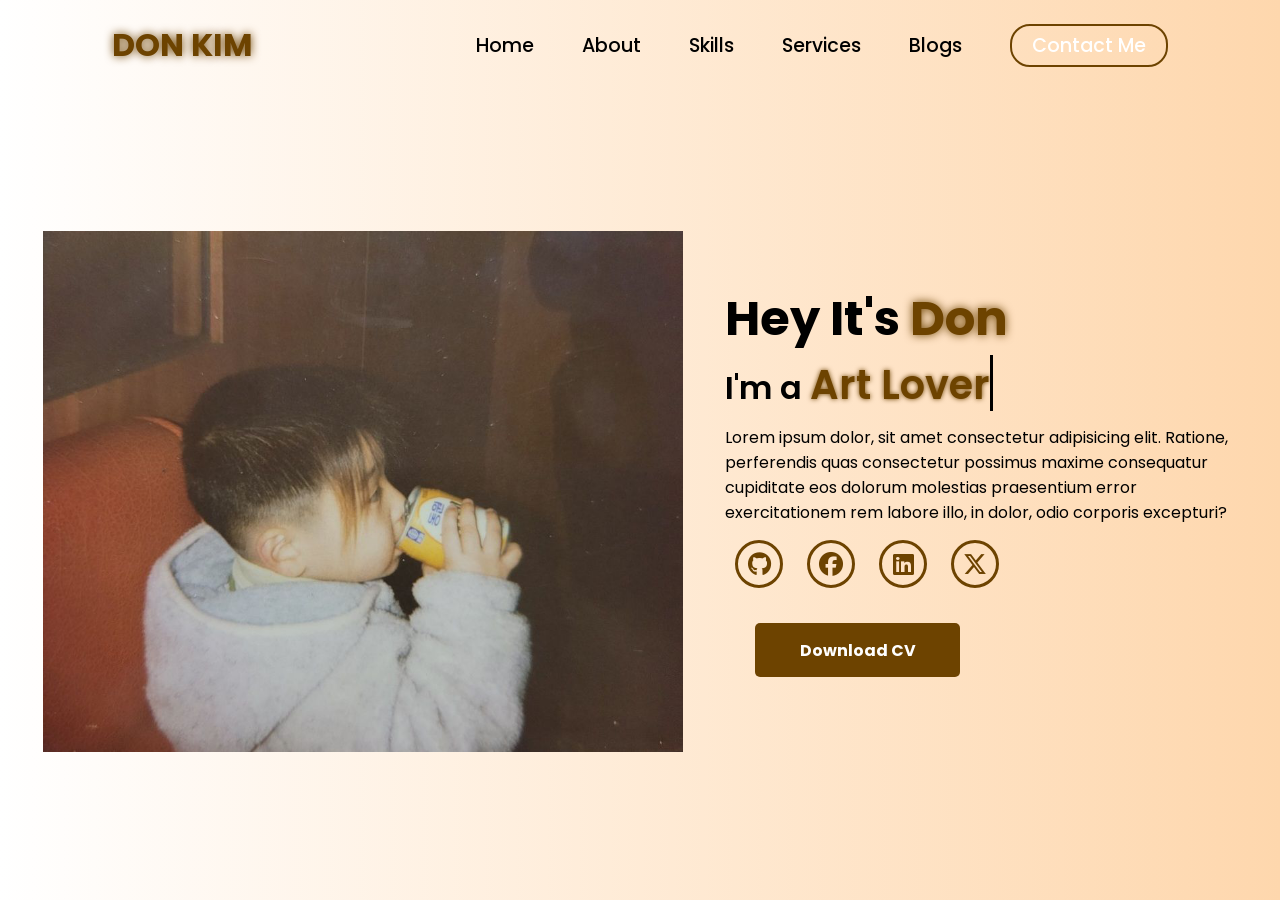
==== index.html @ 7d03188a "Update title" ====
<!DOCTYPE html>
<html lang="en">
<head>
    <meta charset="UTF-8">
    <meta name="viewport" content="width=device-width, initial-scale=1.0">
    <link rel="stylesheet" href="https://cdnjs.cloudflare.com/ajax/libs/font-awesome/6.7.1/css/all.min.css">
    <title>Don Kim</title>
    <link rel="stylesheet" href="style.css">
    <link rel="stylesheet" href="https://unpkg.com/aos@next/dist/aos.css" />
</head>
<body>
    <nav>
        <div class="nav-container">
            <div class="logo" data-aos="zoom-in" data-aos-duration="1000">
                <span>DON KIM</span>
            </div>
            <div class="links">
                <div class="link" data-aos="fade-up" data-aos-duration="1000" data-aos-delay="100"><a href="#">Home</a></div>
                <div class="link" data-aos="fade-up" data-aos-duration="1000" data-aos-delay="200"><a href="#">About</a></div>
                <div class="link" data-aos="fade-up" data-aos-duration="1000" data-aos-delay="300"><a href="#">Skills</a></div>
                <div class="link" data-aos="fade-up" data-aos-duration="1000" data-aos-delay="400"><a href="#">Services</a></div>
                <div class="link" data-aos="fade-up" data-aos-duration="1000" data-aos-delay="500"><a href="#">Blogs</a></div>
                <div class="link contact-btn" data-aos="fade-up" data-aos-duration="1000" data-aos-delay="600"><a href="#">Contact Me</a></div>
            </div>
            <i class="fa-solid fa-bars hamburg" onclick="hamburg()"></i>
        </div>
        <div class="dropdown">
            <div class="links">
                <a href="">Home</a>
                <a href="">About</a>
                <a href="">Skills</a>
                <a href="">Services</a>
                <a href="">Blogs</a>
                <a href="">Contact Me</a>
                <i class="fa-solid fa-xmark cancel" onclick="cancel()"></i>
            </div>
        </div>
    </nav>
        <section>
            <div class="main-container">
                <div class="image" data-aos="zoom-in-right" data-aos-duration="2500">
                    <img src="main.png" alt="">
                </div>
                <div class="content">
                    <h1 data-aos="fade-left" data-aos-duration="1000" data-aos-delay="800">Hey It's <span>Don</span></h1>
                    <div class="typewriter" data-aos="fade-right" data-aos-duration="1000" data-aos-delay="900">I'm a <span></span></div>
                    <p data-aos="flip-up" data-aos-duration="1000" data-aos-delay="1000">Lorem ipsum dolor, sit amet consectetur adipisicing elit. Ratione, perferendis quas consectetur possimus maxime consequatur cupiditate eos dolorum molestias praesentium error exercitationem rem labore illo, in dolor, odio corporis excepturi?</p>
                    <div class="social-links" data-aos="flip-down" data-aos-duration="1000" data-aos-delay="1200">
                        <a href="https://github.com/gnhound" ><i class="fa-brands fa-github"></i></a>
                        <a href="https://www.facebook.com/profile.php?id=61571087923932"><i class="fa-brands fa-facebook"></i></a>
                        <a href="https://www.linkedin.com/in/gnhound/"><i class="fa-brands fa-linkedin"></i></a>
                        <a href="https://x.com/gnhound"><i class="fa-brands fa-x-twitter"></i></a>
                    </div>
                    <div class="btn" data-aos="zoom-out-left" data-aos-duration="1000" data-aos-delay="1300">
                        <button>Download CV</button>
                    </div>
                </div>
            </div>
        </section>
        <script src="https://unpkg.com/aos@next/dist/aos.js"></script>
        <script>
          AOS.init({offset:0});
        </script>
        <script>
            function hamburg(){
                const navbar = document.querySelector(".dropdown")
                navbar.style.transform = "translateY(0px)"
            }
            function cancel(){
                const navbar = document.querySelector(".dropdown")
                navbar.style.transform = "translateY(-500px)"
            }
        </script>
</body>
</html>
---- style.css ----
@import url('https://fonts.googleapis.com/css2?family=Poppins:wght@100;200;300;400;500;600&display=swap');
*{
    padding: 0;
    margin: 0;
    font-family: 'Poppins', sans-serif;
    box-sizing: border-box;
}
html{
    overflow-x: hidden;
}
body{
    width: 100%;
    height: 100vh;
    overflow: hidden;
    background: linear-gradient(to right, rgb(255,255,255), rgb(254,215,173));
}
nav{
    width: 100%;
    height: 10vh;
    position: sticky;
}
.nav-container{
    width: 100%;
    height: 100%;
    display: flex;
    justify-content: space-around;
    align-items: center;
}
.logo{
    color: black;
    font-size: 2rem;
    font-weight: bolder;
}
.logo span{
    color: rgb(109,67, 0);
    text-shadow: 0 0 10px rgb(109,67, 0);
}
.hamburg, .cancel{
    cursor: pointer;
    position: absolute;
    right: 15px;
    top: 10px;
    color: black;
    font-size: 2rem;
    display: none;
}
.nav-container .links {
    display: flex;
    gap: 3rem;
    align-items: center;
}
.nav-container .links a{
    position: relative;
    font-size: 1.2rem;
    color: black;
    text-decoration: none;
    font-weight: 500;
    transform: 0.3s linear;
}
.nav-container .links a::before{
    position: absolute;
    content: "";
    bottom: -3px;
    left: 0;
    width: 0%;
    height: 3px;
    background-color: rgb(109,67, 0);
    transition: 0.2s linear;
}
.nav-container .links a:hover::before{
    width: 100%;
}
.nav-container .contact-btn{
    background-color: transparent;
    padding: 5px 20px;
    border-radius: 20px;
    border: 2px solid rgb(109,67, 0);
    transition: 0.2s linear;
}
.nav-container .contact-btn a{
    color: white;
    transition: 0.3s linear;
}
.nav-container .contact-btn:hover, .nav-container .contact-btn:hover a{
    background-color: rgb(109,67, 0);
    color: white;
}
.nav-container .links a:hover{
    color: rgb(109,67, 0);
}
.dropdown{
    z-index: 100;
    position: absolute;
    top: 0;
    transform: translateY(-500px);
    width: 100%;
    height: auto;
    backdrop-filter: brightness(40%) blur(3px);
    box-shadow: 0 0 20px black;
    transition: 0.2s linear;
}
.dropdown .links a{
    color: white;
    display: flex;
    text-decoration: none;
    justify-content: center;
    padding: 15px 0;
    align-items: center;
    transition: 0.2s linear;
}
.dropdown .links a:hover{
    background-color: rgb(109,67, 0);
}
section{
    width: 100%;
    height: 90vh;
}
.main-container{
    width: 100%;
    height: 100%;
    display: flex;
    justify-content: space-evenly;
    align-items: center;
}
.main-container .image{
    z-index: -1;
    width: 50%;
}
.main-container .image img{
    width: 100%;
}
.main-container .content{
    color: black;
    width: 40%;
    min-height: 100px;
}
.content h1{
    font-size: clamp(1rem, 2rem + 5vw, 3rem);
}
.content h1 span{
    color: rgb(109,67, 0);
    text-shadow: 0 0 10px rgb(109,67, 0);
}
.content .typewriter{
    font-weight: 600;
    font-size: clamp(1rem, 1rem + 5vw, 2rem);
}
.content .typewriter span{
    color: rgb(109,67, 0);
    font-size: 2.5rem;
    text-shadow: 0 0 5px rgb(109,67, 0);
    position: relative;
    transition: 0.3s linear;
}
.typewriter span::before{
    content: "Art Lover";
    animation: words 15s infinite;
}
.typewriter span::after{
    content: "";
    position: absolute;
    width: calc(100% + 8px);
    height: 100%;
    border-left: 3px solid black;
    animation:  cursor 0.6s linear infinite;
}
@keyframes cursor {
    to{
        border-left: 3px solid #b74b4b;
    }
}
@keyframes words {
    0%, 33%{
        content: "Art Lover";
    }
    34%, 66%{
        content: "Designer";
    }
    67%, 100%{
        content: "Illustrator";
    }
}
.content p{
    font-size: clamp(0.4rem, 0.2rem + 9vw, 1rem);
    margin: 10px 0;
}
.social-links i{
    display: inline-flex;
    justify-content: center;
    align-items: center;
    width: 3rem;
    height: 3rem;
    background-color:transparent;
    border: 0.2rem solid rgb(109,67, 0);
    border-radius: 50%;
    color:rgb(109,67, 0);
    margin: 5px 10px;
    font-size: 1.5rem;
    transition: 0.2s linear;
}
.social-links i:hover{
    scale: 1.3;
    color: white;
    background-color: rgb(109,67, 0);
    filter: drop-shadow(0 0 10px rgb(109,67,0));
}
.content button{
    width: 40%;
    height: 6vh;
    margin: 30px;
    background-color: rgb(109,67, 0);
    color: white;
    border: none;
    outline: none;
    font-size: 100%;
    font-weight: 700;
    border-radius: 5px;
    transition: 0.2s linear;
}
.content button:hover{
 scale: 1.1;
 color: rgb(109,67, 0);
 border: 2px solid rgb(109,67, 0);
 background-color: transparent;
 font-weight: 700;
 box-shadow: 0 0 40px rgb(109,67, 0);
}
@media (max-width:884px) {
    body{
        overflow-y: visible;
    }
    nav .logo{
        position: absolute;
        top: 16px;
        left: 15px;
        font-size: 1.5rem;
    }
    .main-container{
        display: flex;
        flex-direction: column;
    }
    .nav-container .links{
        display: none;
    }
    .hamburg,.cancel{
        display: block;
    }
    .main-container .content{
        width: 80%;
    }
    .social-links i{
        width: 2.5rem;
        height: 2.5rem;
        font-size: 1.5rem;
    }
    .cancel{
        color: white;
    }
    .main-container .image{
        width: 80%;
        margin-bottom: 0px;
    }
}
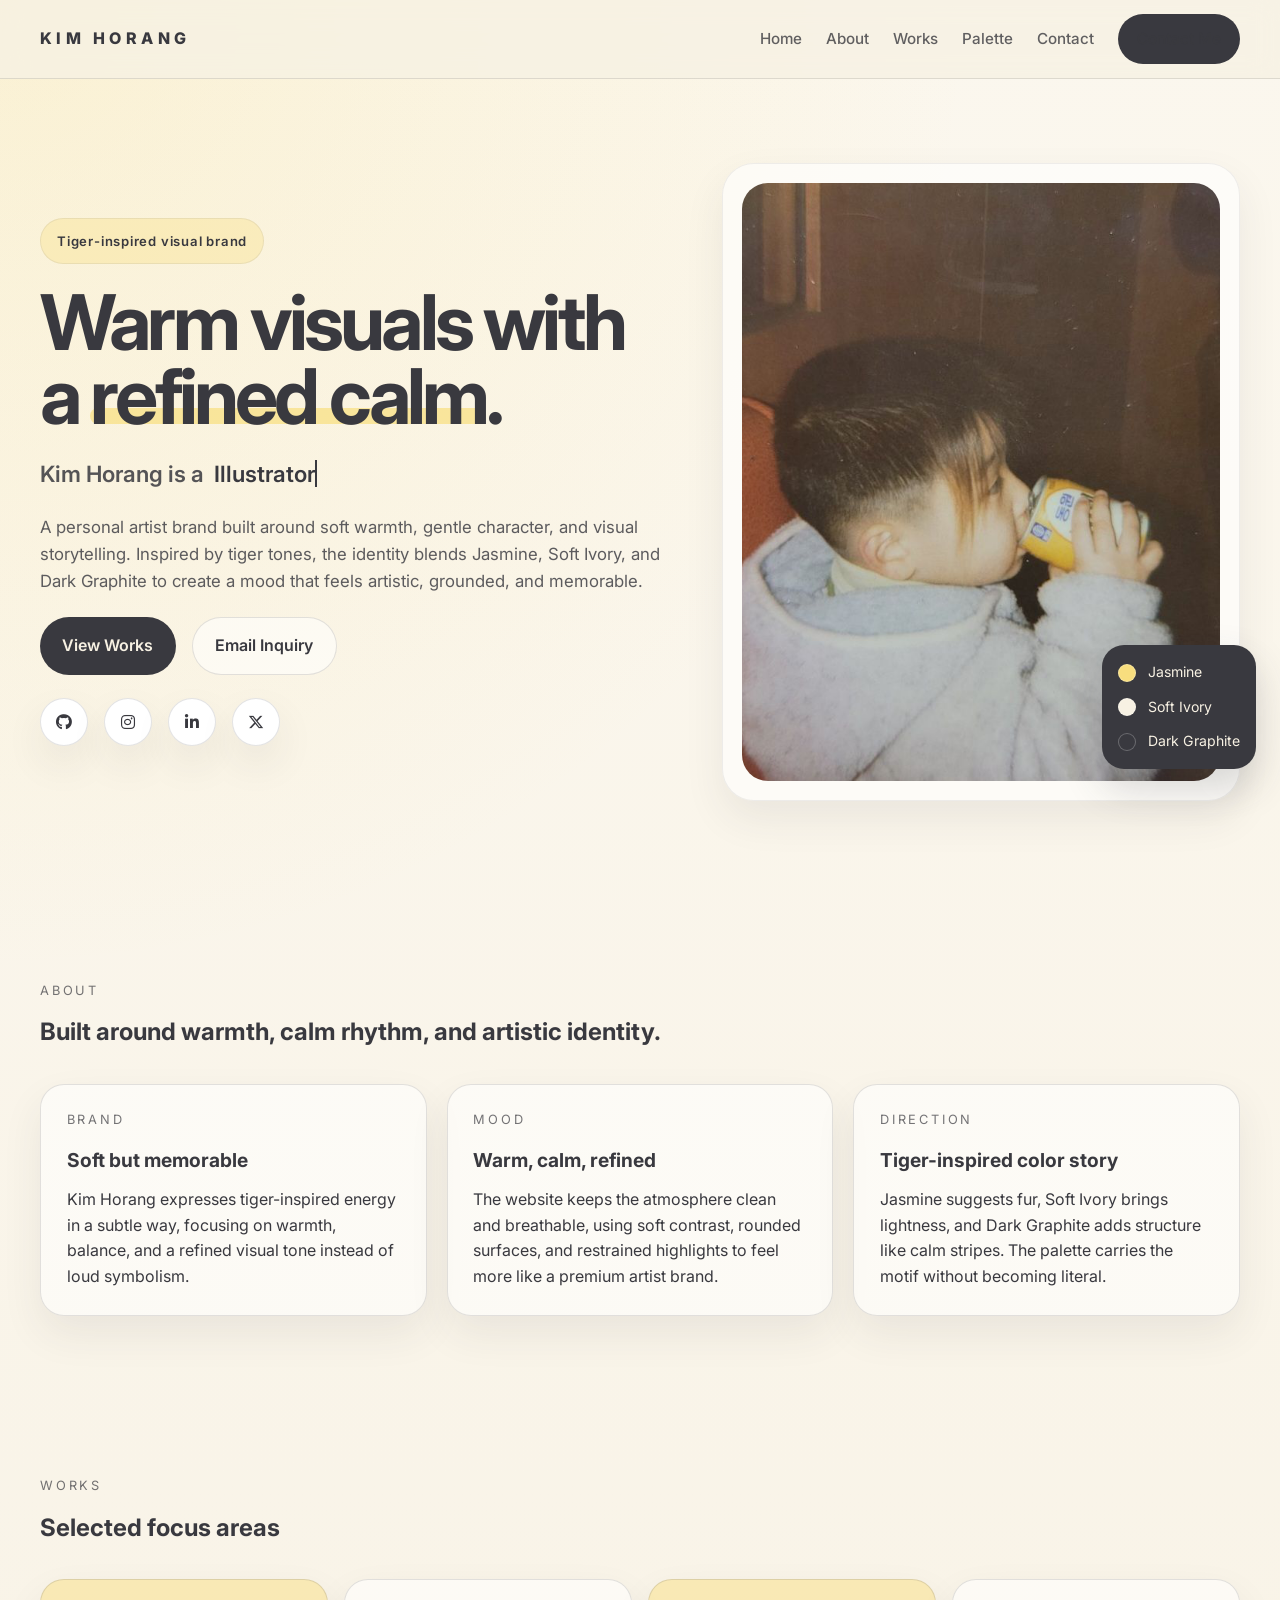
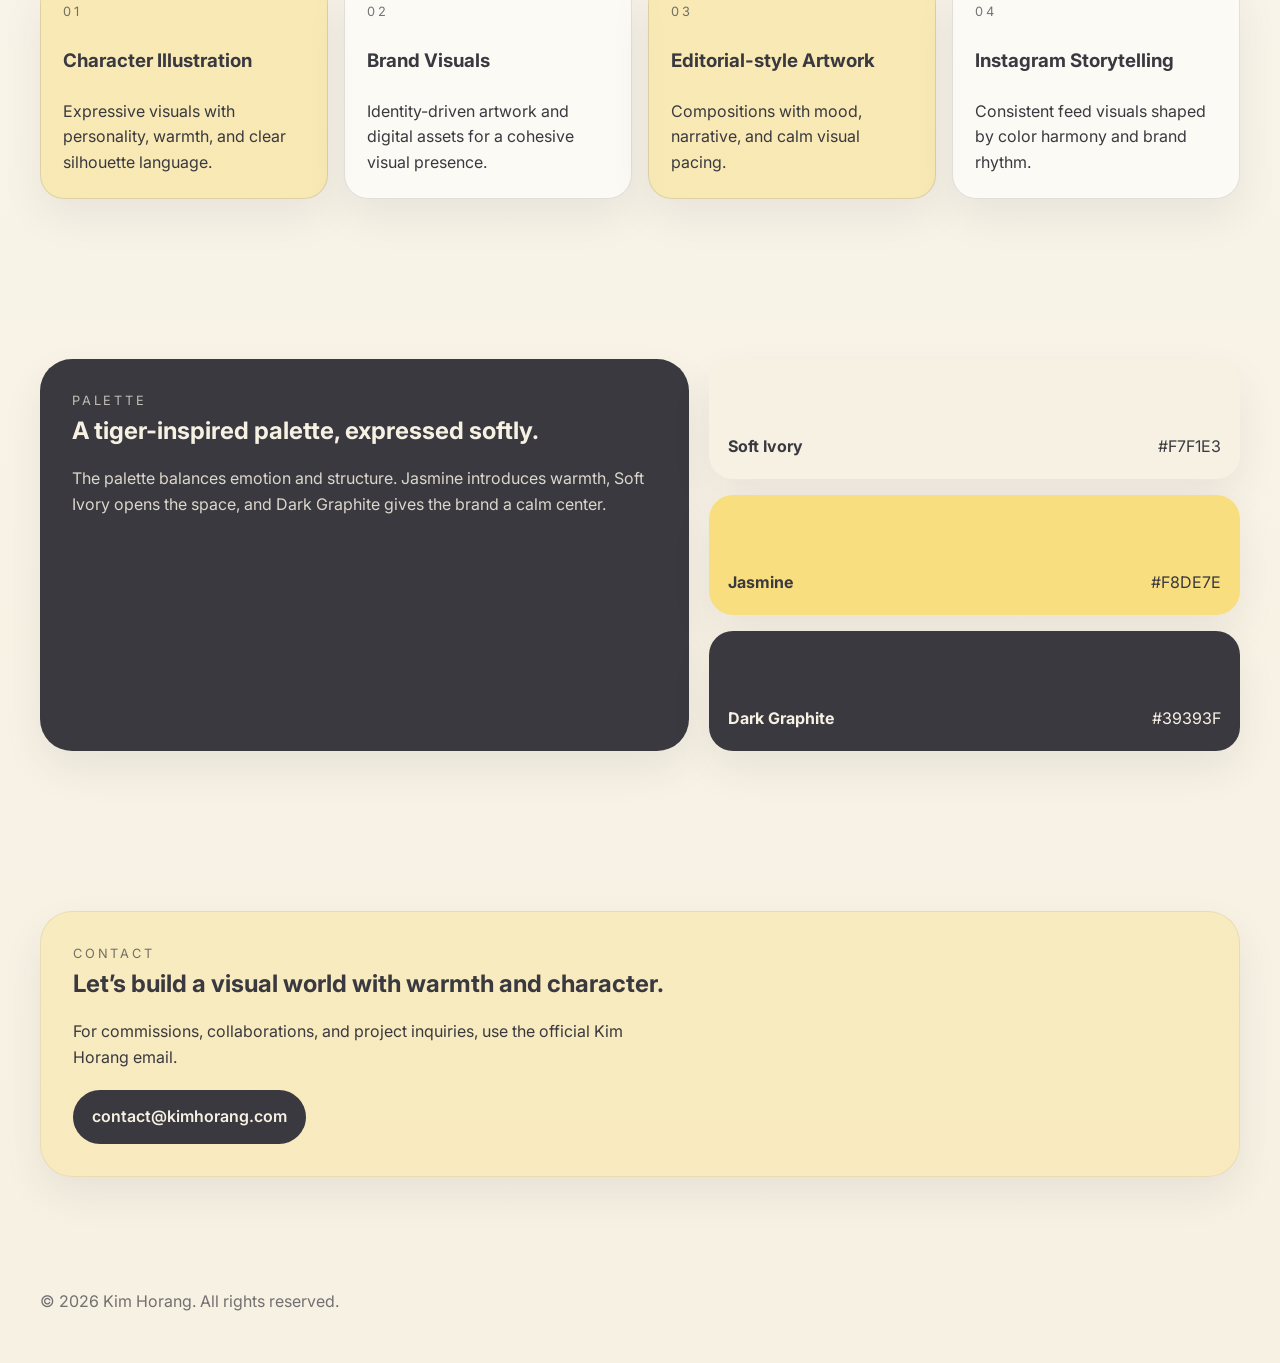
==== commit 77b70d69: "Update index" ====
--- a/index.html
+++ b/index.html
@@ -1,75 +1,825 @@
 <!DOCTYPE html>
 <html lang="en">
-<head>
-    <meta charset="UTF-8">
-    <meta name="viewport" content="width=device-width, initial-scale=1.0">
-    <link rel="stylesheet" href="https://cdnjs.cloudflare.com/ajax/libs/font-awesome/6.7.1/css/all.min.css">
-    <title>Don Kim</title>
-    <link rel="stylesheet" href="style.css">
+  <head>
+    <meta charset="UTF-8" />
+    <meta name="viewport" content="width=device-width, initial-scale=1.0" />
+    <meta
+      name="description"
+      content="Kim Horang portfolio website — warm, calm, tiger-inspired illustration and visual storytelling."
+    />
+    <title>Kim Horang</title>
+
+    <link rel="preconnect" href="https://fonts.googleapis.com" />
+    <link rel="preconnect" href="https://fonts.gstatic.com" crossorigin />
+    <link
+      href="https://fonts.googleapis.com/css2?family=Inter:wght@400;500;600;700;800&display=swap"
+      rel="stylesheet"
+    />
+    <link
+      rel="stylesheet"
+      href="https://cdnjs.cloudflare.com/ajax/libs/font-awesome/6.7.1/css/all.min.css"
+    />
     <link rel="stylesheet" href="https://unpkg.com/aos@next/dist/aos.css" />
-</head>
-<body>
-    <nav>
-        <div class="nav-container">
-            <div class="logo" data-aos="zoom-in" data-aos-duration="1000">
-                <span>DON KIM</span>
+
+    <style>
+      :root {
+        --color-jasmine: #f8de7e;
+        --color-ivory: #f7f1e3;
+        --color-graphite: #39393f;
+        --color-graphite-soft: rgba(57, 57, 63, 0.08);
+        --color-graphite-line: rgba(57, 57, 63, 0.14);
+        --color-surface: rgba(255, 255, 255, 0.55);
+        --shadow-soft: 0 18px 40px rgba(57, 57, 63, 0.08);
+        --radius-lg: 24px;
+        --radius-md: 18px;
+        --container: 1200px;
+      }
+
+      * {
+        box-sizing: border-box;
+        margin: 0;
+        padding: 0;
+      }
+
+      html {
+        scroll-behavior: smooth;
+      }
+
+      body {
+        font-family: "Inter", sans-serif;
+        color: var(--color-graphite);
+        background:
+          radial-gradient(circle at top left, rgba(248, 222, 126, 0.24), transparent 30%),
+          linear-gradient(180deg, #fbf7ee 0%, var(--color-ivory) 100%);
+        line-height: 1.6;
+      }
+
+      img {
+        max-width: 100%;
+        display: block;
+      }
+
+      a {
+        color: inherit;
+        text-decoration: none;
+      }
+
+      button {
+        font: inherit;
+        cursor: pointer;
+        border: none;
+        background: none;
+      }
+
+      .container {
+        width: min(calc(100% - 2rem), var(--container));
+        margin: 0 auto;
+      }
+
+      .section {
+        padding: 5rem 0;
+      }
+
+      .section-heading {
+        display: grid;
+        gap: 0.75rem;
+        margin-bottom: 2rem;
+      }
+
+      .eyebrow {
+        font-size: 0.8rem;
+        letter-spacing: 0.22em;
+        text-transform: uppercase;
+        color: rgba(57, 57, 63, 0.7);
+      }
+
+      .site-header {
+        position: sticky;
+        top: 0;
+        z-index: 1000;
+        backdrop-filter: blur(14px);
+        background: rgba(247, 241, 227, 0.78);
+        border-bottom: 1px solid var(--color-graphite-line);
+      }
+
+      .nav {
+        min-height: 78px;
+        display: flex;
+        align-items: center;
+        justify-content: space-between;
+        gap: 1rem;
+      }
+
+      .brand {
+        font-size: 1rem;
+        font-weight: 800;
+        letter-spacing: 0.28em;
+        text-transform: uppercase;
+      }
+
+      .brand span {
+        color: var(--color-graphite);
+      }
+
+      .nav-links {
+        display: flex;
+        align-items: center;
+        gap: 1.5rem;
+      }
+
+      .nav-links a {
+        position: relative;
+        font-size: 0.95rem;
+        font-weight: 500;
+        color: rgba(57, 57, 63, 0.8);
+      }
+
+      .nav-links a::after {
+        content: "";
+        position: absolute;
+        left: 0;
+        bottom: -0.35rem;
+        width: 100%;
+        height: 2px;
+        background: var(--color-jasmine);
+        transform: scaleX(0);
+        transform-origin: left;
+        transition: transform 0.25s ease;
+      }
+
+      .nav-links a:hover::after,
+      .nav-links a:focus-visible::after {
+        transform: scaleX(1);
+      }
+
+      .nav-cta {
+        display: inline-flex;
+        align-items: center;
+        justify-content: center;
+        padding: 0.8rem 1.2rem;
+        border-radius: 999px;
+        background: var(--color-graphite);
+        color: var(--color-ivory);
+        transition: transform 0.25s ease, opacity 0.25s ease;
+      }
+
+      .nav-cta:hover,
+      .nav-cta:focus-visible,
+      .button-primary:hover,
+      .button-primary:focus-visible,
+      .button-secondary:hover,
+      .button-secondary:focus-visible,
+      .social-link:hover,
+      .social-link:focus-visible {
+        transform: translateY(-2px);
+      }
+
+      .menu-toggle {
+        display: none;
+        width: 46px;
+        height: 46px;
+        border-radius: 50%;
+        background: white;
+        color: var(--color-graphite);
+        box-shadow: var(--shadow-soft);
+      }
+
+      .mobile-menu {
+        display: none;
+        border-top: 1px solid var(--color-graphite-line);
+        background: rgba(247, 241, 227, 0.98);
+      }
+
+      .mobile-menu[aria-hidden="false"] {
+        display: block;
+      }
+
+      .mobile-menu .container {
+        display: grid;
+        gap: 0.5rem;
+        padding: 1rem 0 1.25rem;
+      }
+
+      .mobile-menu a {
+        padding: 0.9rem 1rem;
+        border-radius: 14px;
+      }
+
+      .mobile-menu a:hover,
+      .mobile-menu a:focus-visible {
+        background: rgba(57, 57, 63, 0.06);
+      }
+
+      .hero {
+        min-height: calc(100vh - 78px);
+        display: flex;
+        align-items: center;
+        padding: 4rem 0 5rem;
+      }
+
+      .hero-grid {
+        display: grid;
+        grid-template-columns: 1.1fr 0.9fr;
+        gap: 3rem;
+        align-items: center;
+      }
+
+      .hero-copy {
+        display: grid;
+        gap: 1.4rem;
+      }
+
+      .hero-badge {
+        display: inline-flex;
+        width: fit-content;
+        align-items: center;
+        gap: 0.5rem;
+        padding: 0.7rem 1rem;
+        border-radius: 999px;
+        background: rgba(248, 222, 126, 0.34);
+        border: 1px solid rgba(57, 57, 63, 0.08);
+        font-size: 0.82rem;
+        font-weight: 600;
+        letter-spacing: 0.06em;
+      }
+
+      .hero h1 {
+        font-size: clamp(2.8rem, 6vw, 5.6rem);
+        line-height: 0.96;
+        letter-spacing: -0.05em;
+      }
+
+      .hero h1 .accent {
+        color: var(--color-graphite);
+        position: relative;
+        display: inline-block;
+      }
+
+      .hero h1 .accent::after {
+        content: "";
+        position: absolute;
+        left: 0;
+        bottom: 0.12em;
+        width: 100%;
+        height: 0.22em;
+        background: rgba(248, 222, 126, 0.7);
+        z-index: -1;
+        border-radius: 999px;
+      }
+
+      .type-line {
+        font-size: clamp(1.1rem, 2vw, 1.4rem);
+        font-weight: 600;
+        color: rgba(57, 57, 63, 0.86);
+      }
+
+      .type-line .dynamic-text {
+        color: var(--color-graphite);
+        padding-left: 0.3rem;
+        border-right: 2px solid var(--color-graphite);
+        white-space: nowrap;
+        animation: blink 0.8s steps(1) infinite;
+      }
+
+      @keyframes blink {
+        50% {
+          border-color: transparent;
+        }
+      }
+
+      .hero-description {
+        max-width: 58ch;
+        font-size: 1.05rem;
+        color: rgba(57, 57, 63, 0.82);
+      }
+
+      .hero-actions,
+      .social-links {
+        display: flex;
+        flex-wrap: wrap;
+        gap: 1rem;
+      }
+
+      .button-primary,
+      .button-secondary {
+        display: inline-flex;
+        align-items: center;
+        justify-content: center;
+        min-height: 52px;
+        padding: 0.95rem 1.4rem;
+        border-radius: 999px;
+        font-weight: 600;
+        transition: transform 0.25s ease, background-color 0.25s ease, color 0.25s ease,
+          border-color 0.25s ease;
+      }
+
+      .button-primary {
+        background: var(--color-graphite);
+        color: var(--color-ivory);
+      }
+
+      .button-secondary {
+        border: 1px solid var(--color-graphite-line);
+        background: rgba(255, 255, 255, 0.55);
+      }
+
+      .social-link {
+        display: inline-flex;
+        align-items: center;
+        justify-content: center;
+        width: 48px;
+        height: 48px;
+        border-radius: 50%;
+        background: white;
+        border: 1px solid var(--color-graphite-line);
+        box-shadow: var(--shadow-soft);
+        transition: transform 0.25s ease, background-color 0.25s ease, color 0.25s ease;
+      }
+
+      .social-link:hover,
+      .social-link:focus-visible {
+        background: var(--color-jasmine);
+      }
+
+      .hero-visual {
+        position: relative;
+      }
+
+      .hero-card {
+        background: rgba(255, 255, 255, 0.6);
+        border: 1px solid rgba(57, 57, 63, 0.08);
+        border-radius: 32px;
+        padding: 1.2rem;
+        box-shadow: var(--shadow-soft);
+      }
+
+      .hero-image-wrap {
+        aspect-ratio: 4 / 5;
+        border-radius: 26px;
+        overflow: hidden;
+        background:
+          linear-gradient(180deg, rgba(248, 222, 126, 0.35), rgba(57, 57, 63, 0.04)),
+          #efe7d3;
+        display: flex;
+        align-items: center;
+        justify-content: center;
+      }
+
+      .hero-image-wrap img {
+        width: 100%;
+        height: 100%;
+        object-fit: cover;
+      }
+
+      .palette-chip {
+        position: absolute;
+        right: -1rem;
+        bottom: 2rem;
+        display: grid;
+        gap: 0.75rem;
+        padding: 1rem;
+        border-radius: 22px;
+        background: var(--color-graphite);
+        color: var(--color-ivory);
+        box-shadow: 0 18px 40px rgba(57, 57, 63, 0.2);
+      }
+
+      .palette-chip .row {
+        display: flex;
+        align-items: center;
+        gap: 0.75rem;
+        font-size: 0.88rem;
+      }
+
+      .swatch {
+        width: 18px;
+        height: 18px;
+        border-radius: 50%;
+        border: 1px solid rgba(255, 255, 255, 0.25);
+      }
+
+      .card-grid {
+        display: grid;
+        grid-template-columns: repeat(3, minmax(0, 1fr));
+        gap: 1.25rem;
+      }
+
+      .card {
+        padding: 1.6rem;
+        border-radius: var(--radius-lg);
+        background: var(--color-surface);
+        border: 1px solid var(--color-graphite-line);
+        box-shadow: var(--shadow-soft);
+      }
+
+      .card h3 {
+        margin-top: 0.9rem;
+        margin-bottom: 0.7rem;
+        font-size: 1.2rem;
+      }
+
+      .works-grid {
+        display: grid;
+        grid-template-columns: repeat(4, minmax(0, 1fr));
+        gap: 1rem;
+      }
+
+      .work-card {
+        min-height: 220px;
+        padding: 1.4rem;
+        border-radius: var(--radius-lg);
+        border: 1px solid var(--color-graphite-line);
+        display: flex;
+        flex-direction: column;
+        justify-content: space-between;
+        box-shadow: var(--shadow-soft);
+      }
+
+      .work-card:nth-child(odd) {
+        background: rgba(248, 222, 126, 0.48);
+      }
+
+      .work-card:nth-child(even) {
+        background: rgba(255, 255, 255, 0.58);
+      }
+
+      .color-story {
+        display: grid;
+        grid-template-columns: 1.1fr 0.9fr;
+        gap: 1.25rem;
+        align-items: stretch;
+      }
+
+      .color-story-main {
+        padding: 2rem;
+        border-radius: 32px;
+        background: var(--color-graphite);
+        color: var(--color-ivory);
+        box-shadow: var(--shadow-soft);
+      }
+
+      .swatch-list {
+        display: grid;
+        gap: 1rem;
+      }
+
+      .swatch-card {
+        min-height: 120px;
+        padding: 1.2rem;
+        border-radius: var(--radius-lg);
+        display: flex;
+        align-items: flex-end;
+        justify-content: space-between;
+        box-shadow: var(--shadow-soft);
+      }
+
+      .contact-panel {
+        padding: 2rem;
+        border-radius: 32px;
+        background: rgba(248, 222, 126, 0.36);
+        border: 1px solid rgba(57, 57, 63, 0.08);
+        box-shadow: var(--shadow-soft);
+      }
+
+      .contact-email {
+        display: inline-flex;
+        margin-top: 1.25rem;
+        padding: 0.9rem 1.2rem;
+        border-radius: 999px;
+        background: var(--color-graphite);
+        color: var(--color-ivory);
+        font-weight: 600;
+      }
+
+      .site-footer {
+        padding: 2rem 0 3rem;
+        color: rgba(57, 57, 63, 0.7);
+      }
+
+      .sr-only {
+        position: absolute;
+        width: 1px;
+        height: 1px;
+        padding: 0;
+        margin: -1px;
+        overflow: hidden;
+        clip: rect(0, 0, 0, 0);
+        white-space: nowrap;
+        border: 0;
+      }
+
+      @media (max-width: 1024px) {
+        .hero-grid,
+        .color-story,
+        .card-grid,
+        .works-grid {
+          grid-template-columns: repeat(2, minmax(0, 1fr));
+        }
+
+        .palette-chip {
+          position: static;
+          margin-top: 1rem;
+          width: fit-content;
+        }
+      }
+
+      @media (max-width: 760px) {
+        .section {
+          padding: 4rem 0;
+        }
+
+        .nav-links {
+          display: none;
+        }
+
+        .menu-toggle {
+          display: inline-flex;
+          align-items: center;
+          justify-content: center;
+        }
+
+        .hero {
+          min-height: auto;
+          padding-top: 2.5rem;
+        }
+
+        .hero-grid,
+        .card-grid,
+        .works-grid,
+        .color-story {
+          grid-template-columns: 1fr;
+        }
+
+        .hero-description {
+          font-size: 1rem;
+        }
+
+        .hero-actions {
+          flex-direction: column;
+          align-items: stretch;
+        }
+
+        .button-primary,
+        .button-secondary {
+          width: 100%;
+        }
+
+        .palette-chip {
+          width: 100%;
+        }
+      }
+    </style>
+  </head>
+  <body>
+    <header class="site-header">
+      <div class="container nav">
+        <a href="#home" class="brand" aria-label="Kim Horang home">
+          <span>Kim Horang</span>
+        </a>
+
+        <nav class="nav-links" aria-label="Primary navigation">
+          <a href="#home">Home</a>
+          <a href="#about">About</a>
+          <a href="#works">Works</a>
+          <a href="#palette">Palette</a>
+          <a href="#contact">Contact</a>
+          <a href="mailto:contact@kimhorang.com" class="nav-cta">Contact Me</a>
+        </nav>
+
+        <button
+          class="menu-toggle"
+          id="menuToggle"
+          aria-expanded="false"
+          aria-controls="mobileMenu"
+          aria-label="Open menu"
+        >
+          <i class="fa-solid fa-bars"></i>
+        </button>
+      </div>
+
+      <div class="mobile-menu" id="mobileMenu" aria-hidden="true">
+        <div class="container">
+          <a href="#home">Home</a>
+          <a href="#about">About</a>
+          <a href="#works">Works</a>
+          <a href="#palette">Palette</a>
+          <a href="#contact">Contact</a>
+          <a href="mailto:contact@kimhorang.com">Contact Me</a>
+        </div>
+      </div>
+    </header>
+
+    <main>
+      <section class="hero" id="home">
+        <div class="container hero-grid">
+          <div class="hero-copy">
+            <div class="hero-badge" data-aos="fade-up" data-aos-duration="900">
+              Tiger-inspired visual brand
             </div>
-            <div class="links">
-                <div class="link" data-aos="fade-up" data-aos-duration="1000" data-aos-delay="100"><a href="#">Home</a></div>
-                <div class="link" data-aos="fade-up" data-aos-duration="1000" data-aos-delay="200"><a href="#">About</a></div>
-                <div class="link" data-aos="fade-up" data-aos-duration="1000" data-aos-delay="300"><a href="#">Skills</a></div>
-                <div class="link" data-aos="fade-up" data-aos-duration="1000" data-aos-delay="400"><a href="#">Services</a></div>
-                <div class="link" data-aos="fade-up" data-aos-duration="1000" data-aos-delay="500"><a href="#">Blogs</a></div>
-                <div class="link contact-btn" data-aos="fade-up" data-aos-duration="1000" data-aos-delay="600"><a href="#">Contact Me</a></div>
+
+            <h1 data-aos="fade-up" data-aos-delay="100" data-aos-duration="900">
+              Warm visuals with a <span class="accent">refined calm</span>.
+            </h1>
+
+            <p class="type-line" data-aos="fade-up" data-aos-delay="180" data-aos-duration="900">
+              Kim Horang is a <span class="dynamic-text" id="dynamicText">Illustrator</span>
+            </p>
+
+            <p class="hero-description" data-aos="fade-up" data-aos-delay="260" data-aos-duration="900">
+              A personal artist brand built around soft warmth, gentle character, and visual storytelling.
+              Inspired by tiger tones, the identity blends Jasmine, Soft Ivory, and Dark Graphite to
+              create a mood that feels artistic, grounded, and memorable.
+            </p>
+
+            <div class="hero-actions" data-aos="fade-up" data-aos-delay="340" data-aos-duration="900">
+              <a class="button-primary" href="#works">View Works</a>
+              <a class="button-secondary" href="mailto:contact@kimhorang.com">Email Inquiry</a>
             </div>
-            <i class="fa-solid fa-bars hamburg" onclick="hamburg()"></i>
+
+            <div class="social-links" data-aos="fade-up" data-aos-delay="420" data-aos-duration="900">
+              <a class="social-link" href="https://github.com/gnhound" target="_blank" rel="noreferrer" aria-label="GitHub">
+                <i class="fa-brands fa-github"></i>
+              </a>
+              <a class="social-link" href="https://www.instagram.com/" target="_blank" rel="noreferrer" aria-label="Instagram">
+                <i class="fa-brands fa-instagram"></i>
+              </a>
+              <a class="social-link" href="https://www.linkedin.com/in/gnhound/" target="_blank" rel="noreferrer" aria-label="LinkedIn">
+                <i class="fa-brands fa-linkedin-in"></i>
+              </a>
+              <a class="social-link" href="https://x.com/gnhound" target="_blank" rel="noreferrer" aria-label="X">
+                <i class="fa-brands fa-x-twitter"></i>
+              </a>
+            </div>
+          </div>
+
+          <div class="hero-visual" data-aos="zoom-in" data-aos-duration="1200">
+            <div class="hero-card">
+              <div class="hero-image-wrap">
+                <img src="main.png" alt="Kim Horang portfolio visual" />
+              </div>
+            </div>
+
+            <div class="palette-chip" aria-label="Brand palette preview">
+              <div class="row"><span class="swatch" style="background:#F8DE7E"></span> Jasmine</div>
+              <div class="row"><span class="swatch" style="background:#F7F1E3"></span> Soft Ivory</div>
+              <div class="row"><span class="swatch" style="background:#39393F"></span> Dark Graphite</div>
+            </div>
+          </div>
         </div>
-        <div class="dropdown">
-            <div class="links">
-                <a href="">Home</a>
-                <a href="">About</a>
-                <a href="">Skills</a>
-                <a href="">Services</a>
-                <a href="">Blogs</a>
-                <a href="">Contact Me</a>
-                <i class="fa-solid fa-xmark cancel" onclick="cancel()"></i>
-            </div>
+      </section>
+
+      <section class="section" id="about">
+        <div class="container">
+          <div class="section-heading" data-aos="fade-up" data-aos-duration="900">
+            <p class="eyebrow">About</p>
+            <h2>Built around warmth, calm rhythm, and artistic identity.</h2>
+          </div>
+
+          <div class="card-grid">
+            <article class="card" data-aos="fade-up" data-aos-delay="80" data-aos-duration="900">
+              <p class="eyebrow">Brand</p>
+              <h3>Soft but memorable</h3>
+              <p>
+                Kim Horang expresses tiger-inspired energy in a subtle way, focusing on warmth,
+                balance, and a refined visual tone instead of loud symbolism.
+              </p>
+            </article>
+
+            <article class="card" data-aos="fade-up" data-aos-delay="160" data-aos-duration="900">
+              <p class="eyebrow">Mood</p>
+              <h3>Warm, calm, refined</h3>
+              <p>
+                The website keeps the atmosphere clean and breathable, using soft contrast,
+                rounded surfaces, and restrained highlights to feel more like a premium artist brand.
+              </p>
+            </article>
+
+            <article class="card" data-aos="fade-up" data-aos-delay="240" data-aos-duration="900">
+              <p class="eyebrow">Direction</p>
+              <h3>Tiger-inspired color story</h3>
+              <p>
+                Jasmine suggests fur, Soft Ivory brings lightness, and Dark Graphite adds structure
+                like calm stripes. The palette carries the motif without becoming literal.
+              </p>
+            </article>
+          </div>
         </div>
-    </nav>
-        <section>
-            <div class="main-container">
-                <div class="image" data-aos="zoom-in-right" data-aos-duration="2500">
-                    <img src="main.png" alt="">
-                </div>
-                <div class="content">
-                    <h1 data-aos="fade-left" data-aos-duration="1000" data-aos-delay="800">Hey It's <span>Don</span></h1>
-                    <div class="typewriter" data-aos="fade-right" data-aos-duration="1000" data-aos-delay="900">I'm a <span></span></div>
-                    <p data-aos="flip-up" data-aos-duration="1000" data-aos-delay="1000">Lorem ipsum dolor, sit amet consectetur adipisicing elit. Ratione, perferendis quas consectetur possimus maxime consequatur cupiditate eos dolorum molestias praesentium error exercitationem rem labore illo, in dolor, odio corporis excepturi?</p>
-                    <div class="social-links" data-aos="flip-down" data-aos-duration="1000" data-aos-delay="1200">
-                        <a href="https://github.com/gnhound" ><i class="fa-brands fa-github"></i></a>
-                        <a href="https://www.facebook.com/profile.php?id=61571087923932"><i class="fa-brands fa-facebook"></i></a>
-                        <a href="https://www.linkedin.com/in/gnhound/"><i class="fa-brands fa-linkedin"></i></a>
-                        <a href="https://x.com/gnhound"><i class="fa-brands fa-x-twitter"></i></a>
-                    </div>
-                    <div class="btn" data-aos="zoom-out-left" data-aos-duration="1000" data-aos-delay="1300">
-                        <button>Download CV</button>
-                    </div>
-                </div>
-            </div>
-        </section>
-        <script src="https://unpkg.com/aos@next/dist/aos.js"></script>
-        <script>
-          AOS.init({offset:0});
-        </script>
-        <script>
-            function hamburg(){
-                const navbar = document.querySelector(".dropdown")
-                navbar.style.transform = "translateY(0px)"
-            }
-            function cancel(){
-                const navbar = document.querySelector(".dropdown")
-                navbar.style.transform = "translateY(-500px)"
-            }
-        </script>
-</body>
-</html>+      </section>
+
+      <section class="section" id="works">
+        <div class="container">
+          <div class="section-heading" data-aos="fade-up" data-aos-duration="900">
+            <p class="eyebrow">Works</p>
+            <h2>Selected focus areas</h2>
+          </div>
+
+          <div class="works-grid">
+            <article class="work-card" data-aos="fade-up" data-aos-delay="80" data-aos-duration="900">
+              <p class="eyebrow">01</p>
+              <h3>Character Illustration</h3>
+              <p>Expressive visuals with personality, warmth, and clear silhouette language.</p>
+            </article>
+            <article class="work-card" data-aos="fade-up" data-aos-delay="140" data-aos-duration="900">
+              <p class="eyebrow">02</p>
+              <h3>Brand Visuals</h3>
+              <p>Identity-driven artwork and digital assets for a cohesive visual presence.</p>
+            </article>
+            <article class="work-card" data-aos="fade-up" data-aos-delay="200" data-aos-duration="900">
+              <p class="eyebrow">03</p>
+              <h3>Editorial-style Artwork</h3>
+              <p>Compositions with mood, narrative, and calm visual pacing.</p>
+            </article>
+            <article class="work-card" data-aos="fade-up" data-aos-delay="260" data-aos-duration="900">
+              <p class="eyebrow">04</p>
+              <h3>Instagram Storytelling</h3>
+              <p>Consistent feed visuals shaped by color harmony and brand rhythm.</p>
+            </article>
+          </div>
+        </div>
+      </section>
+
+      <section class="section" id="palette">
+        <div class="container color-story">
+          <div class="color-story-main" data-aos="fade-right" data-aos-duration="1000">
+            <p class="eyebrow" style="color: rgba(247,241,227,0.72)">Palette</p>
+            <h2>A tiger-inspired palette, expressed softly.</h2>
+            <p style="margin-top: 1rem; max-width: 60ch; color: rgba(247,241,227,0.86)">
+              The palette balances emotion and structure. Jasmine introduces warmth, Soft Ivory opens
+              the space, and Dark Graphite gives the brand a calm center.
+            </p>
+          </div>
+
+          <div class="swatch-list">
+            <article class="swatch-card" style="background:#F7F1E3; color:#39393F" data-aos="fade-left" data-aos-delay="80" data-aos-duration="1000">
+              <strong>Soft Ivory</strong>
+              <span>#F7F1E3</span>
+            </article>
+            <article class="swatch-card" style="background:#F8DE7E; color:#39393F" data-aos="fade-left" data-aos-delay="160" data-aos-duration="1000">
+              <strong>Jasmine</strong>
+              <span>#F8DE7E</span>
+            </article>
+            <article class="swatch-card" style="background:#39393F; color:#F7F1E3" data-aos="fade-left" data-aos-delay="240" data-aos-duration="1000">
+              <strong>Dark Graphite</strong>
+              <span>#39393F</span>
+            </article>
+          </div>
+        </div>
+      </section>
+
+      <section class="section" id="contact">
+        <div class="container">
+          <div class="contact-panel" data-aos="fade-up" data-aos-duration="1000">
+            <p class="eyebrow">Contact</p>
+            <h2>Let’s build a visual world with warmth and character.</h2>
+            <p style="margin-top: 1rem; max-width: 60ch">
+              For commissions, collaborations, and project inquiries, use the official Kim Horang email.
+            </p>
+            <a class="contact-email" href="mailto:contact@kimhorang.com">contact@kimhorang.com</a>
+          </div>
+        </div>
+      </section>
+    </main>
+
+    <footer class="site-footer">
+      <div class="container">
+        <p>© 2026 Kim Horang. All rights reserved.</p>
+      </div>
+    </footer>
+
+    <script src="https://unpkg.com/aos@next/dist/aos.js"></script>
+    <script>
+      AOS.init({
+        offset: 40,
+        duration: 900,
+        once: true,
+      });
+
+      const menuToggle = document.getElementById("menuToggle");
+      const mobileMenu = document.getElementById("mobileMenu");
+      const mobileLinks = mobileMenu.querySelectorAll("a");
+
+      function toggleMenu(forceOpen) {
+        const isExpanded = menuToggle.getAttribute("aria-expanded") === "true";
+        const nextState = typeof forceOpen === "boolean" ? forceOpen : !isExpanded;
+
+        menuToggle.setAttribute("aria-expanded", String(nextState));
+        mobileMenu.setAttribute("aria-hidden", String(!nextState));
+        menuToggle.innerHTML = nextState
+          ? '<i class="fa-solid fa-xmark"></i>'
+          : '<i class="fa-solid fa-bars"></i>';
+      }
+
+      menuToggle.addEventListener("click", () => toggleMenu());
+      mobileLinks.forEach((link) => link.addEventListener("click", () => toggleMenu(false)));
+
+      const words = ["Illustrator", "Designer", "Visual Storyteller"];
+      const dynamicText = document.getElementById("dynamicText");
+      let wordIndex = 0;
+
+      setInterval(() => {
+        wordIndex = (wordIndex + 1) % words.length;
+        dynamicText.textContent = words[wordIndex];
+      }, 2200);
+    </script>
+  </body>
+</html>
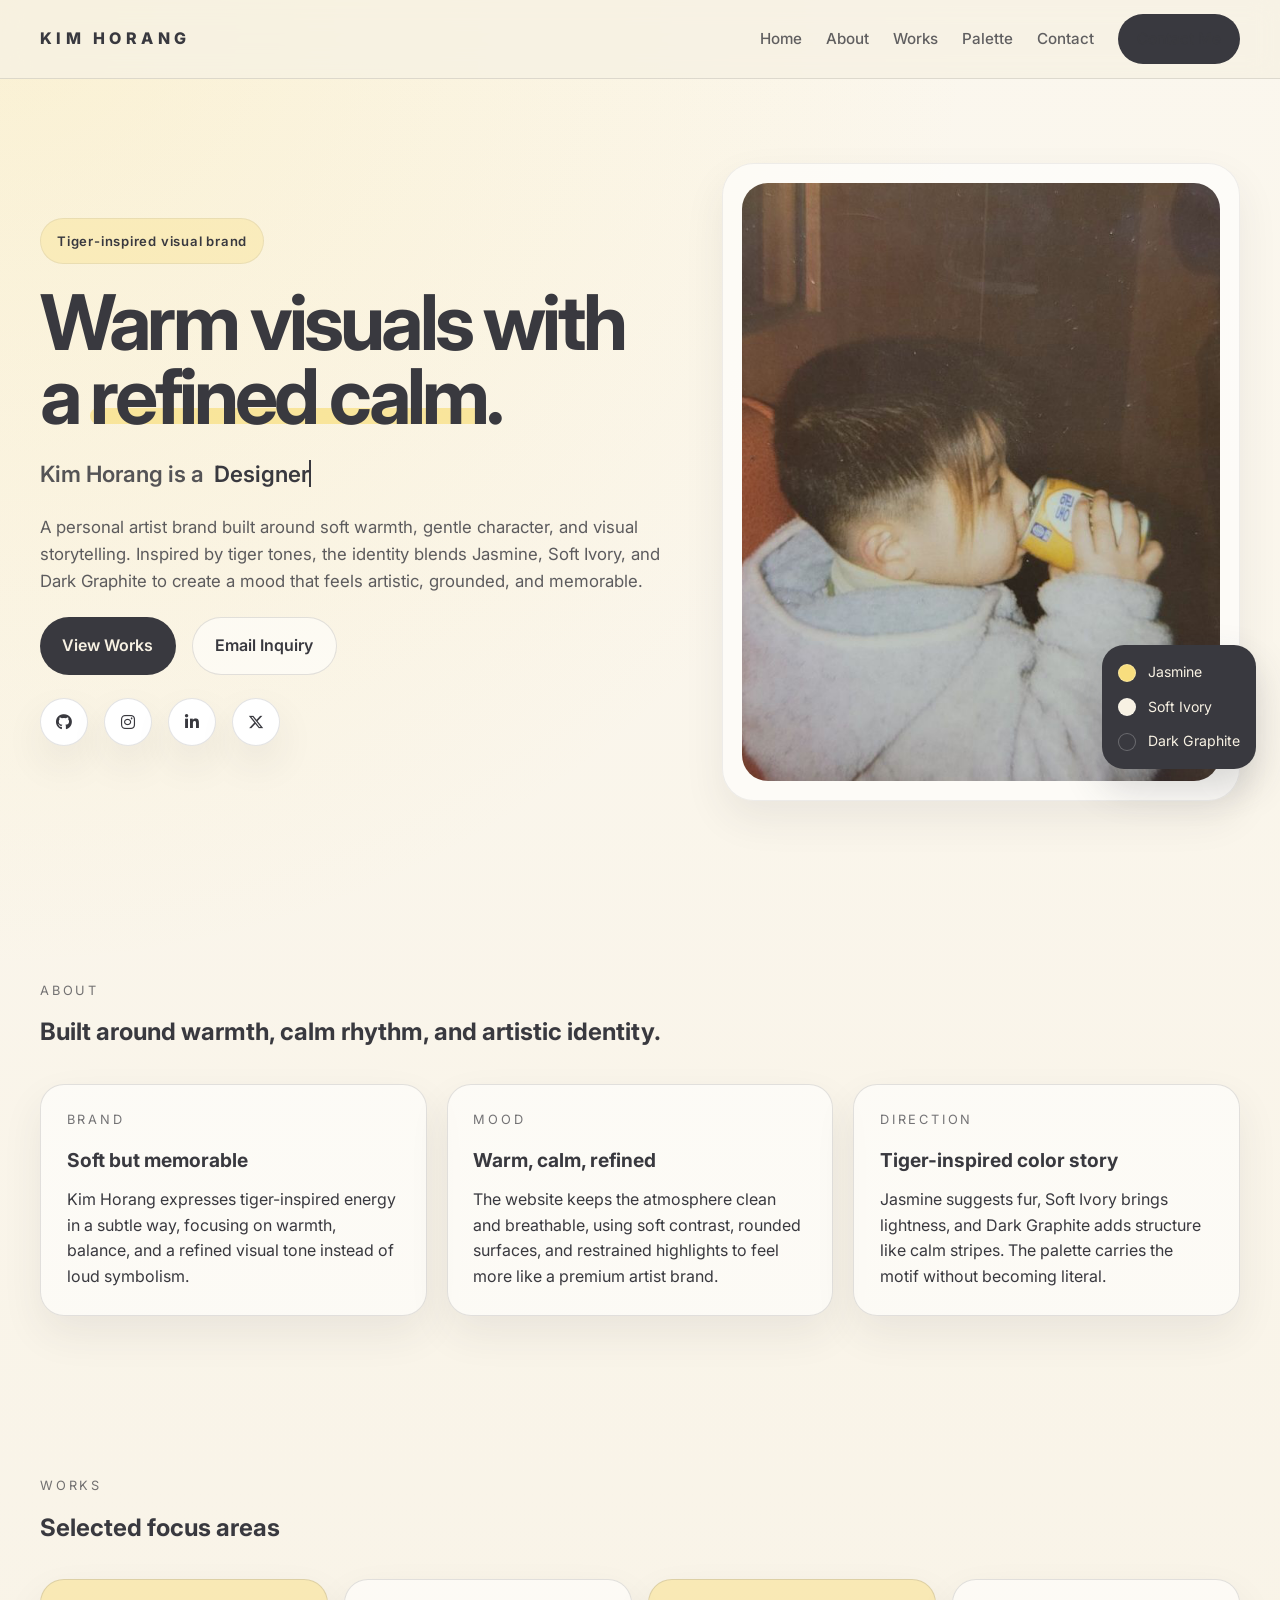
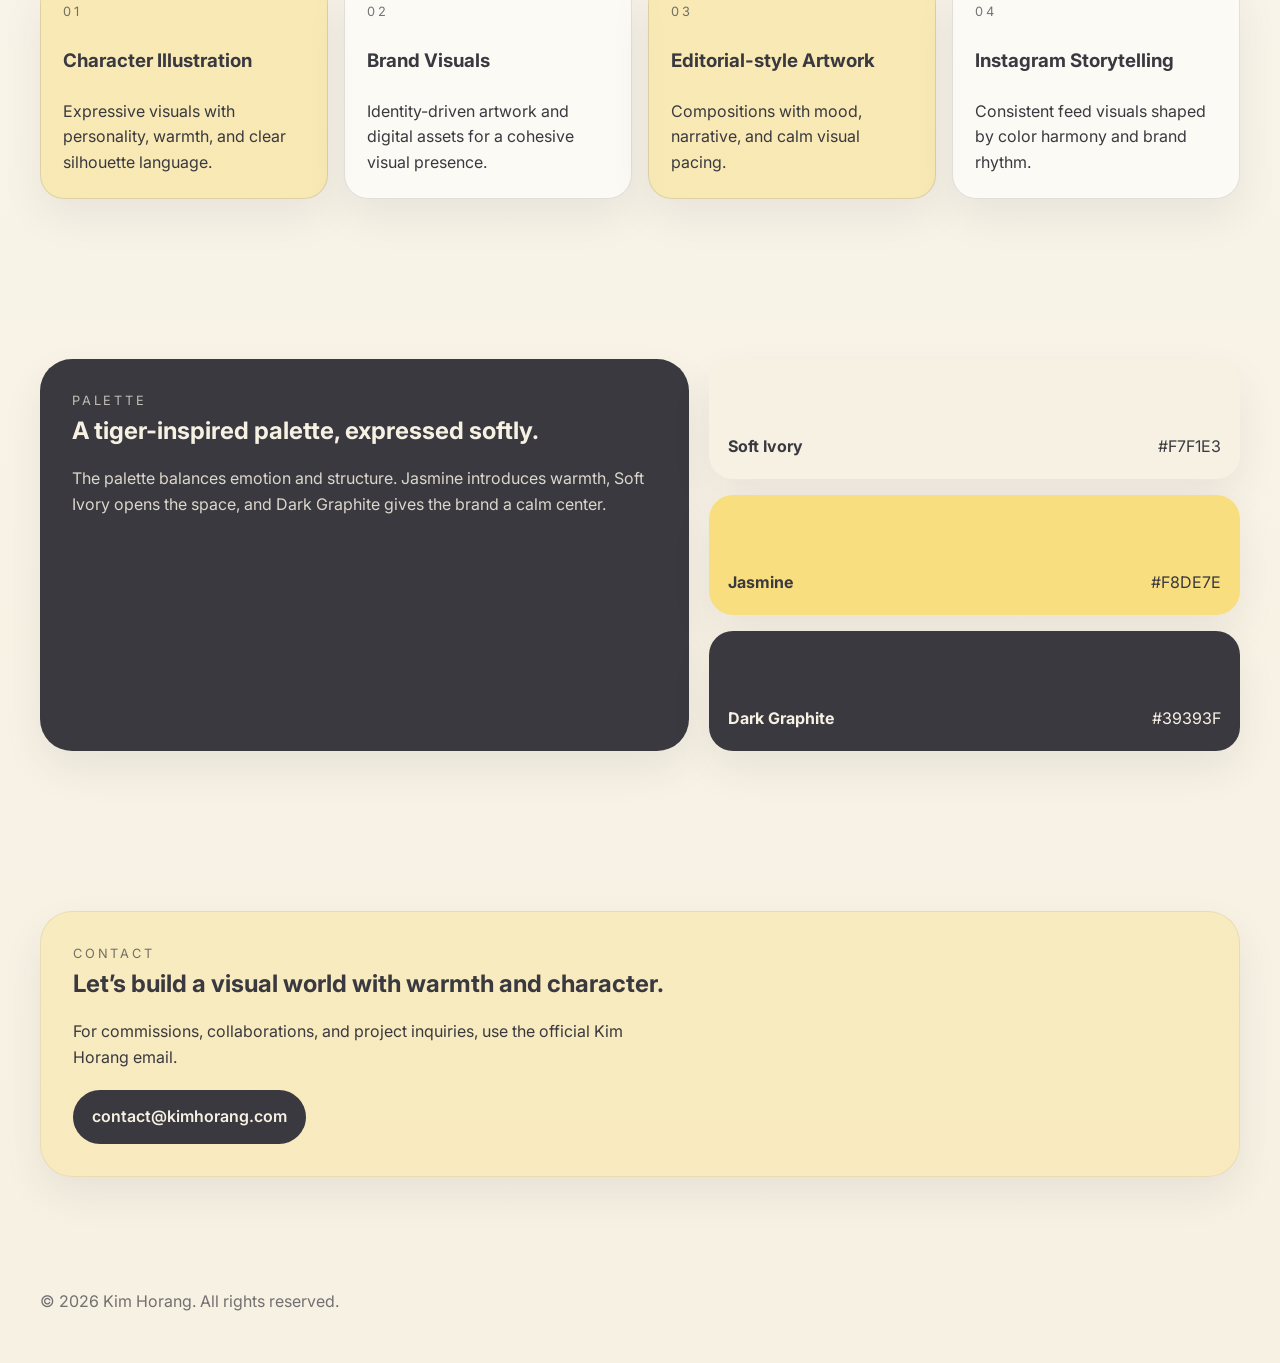
==== commit dff853b6: "Update social-link" ====
--- a/index.html
+++ b/index.html
@@ -640,7 +640,7 @@
               <a class="social-link" href="https://github.com/gnhound" target="_blank" rel="noreferrer" aria-label="GitHub">
                 <i class="fa-brands fa-github"></i>
               </a>
-              <a class="social-link" href="https://www.instagram.com/" target="_blank" rel="noreferrer" aria-label="Instagram">
+              <a class="social-link" href="https://www.instagram.com/gnhound" target="_blank" rel="noreferrer" aria-label="Instagram">
                 <i class="fa-brands fa-instagram"></i>
               </a>
               <a class="social-link" href="https://www.linkedin.com/in/gnhound/" target="_blank" rel="noreferrer" aria-label="LinkedIn">
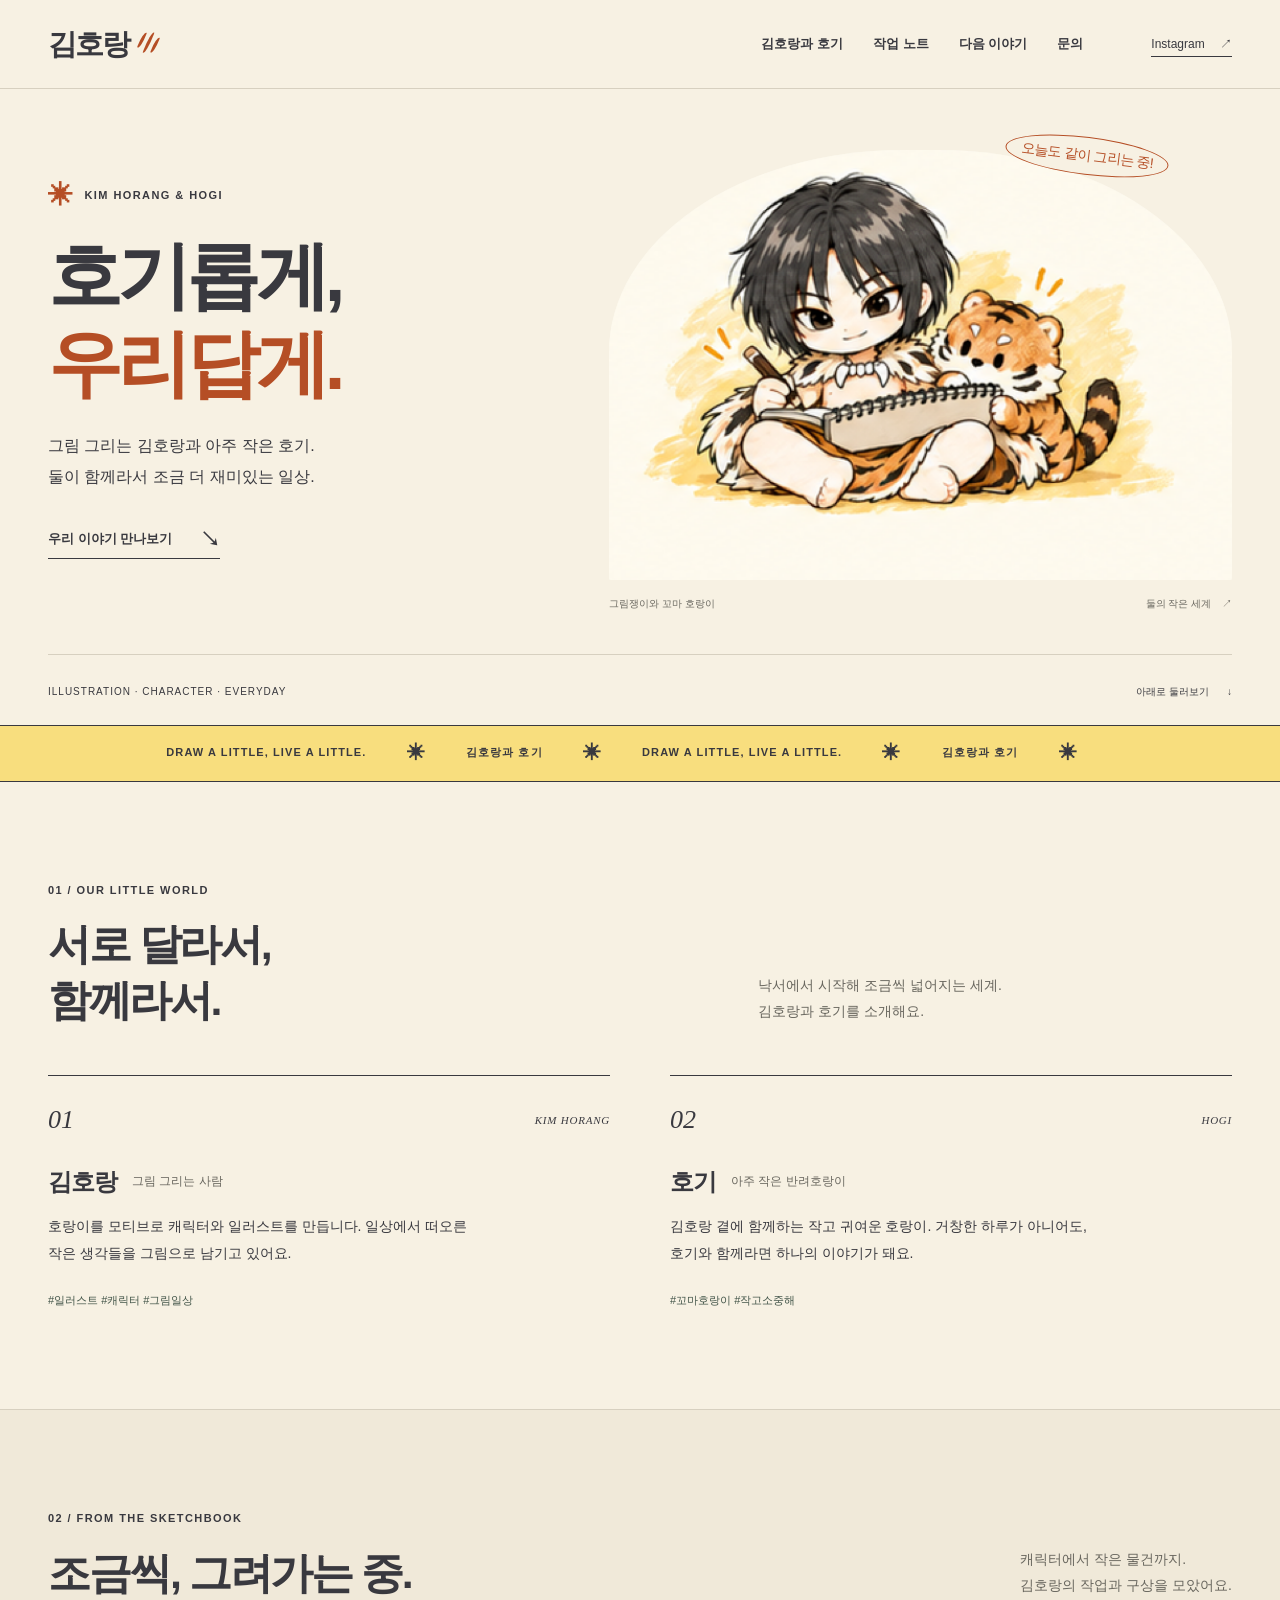
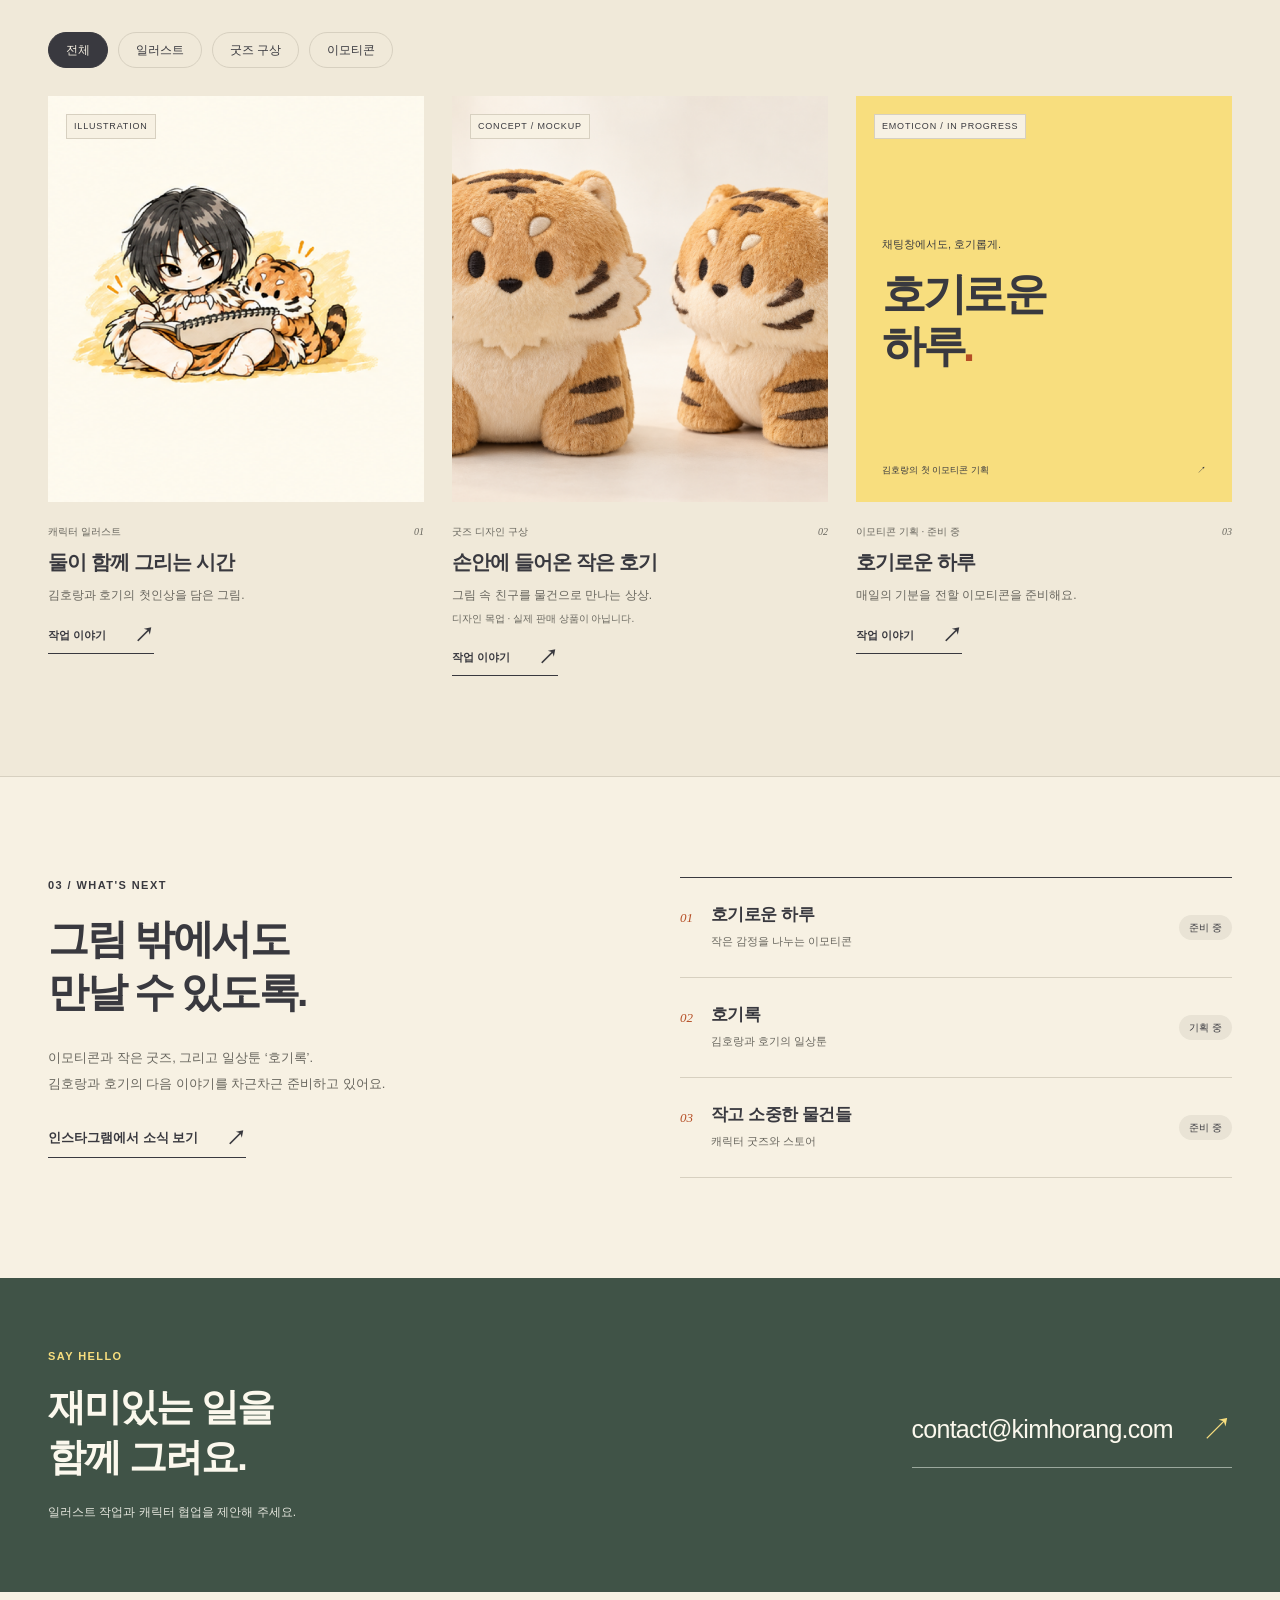
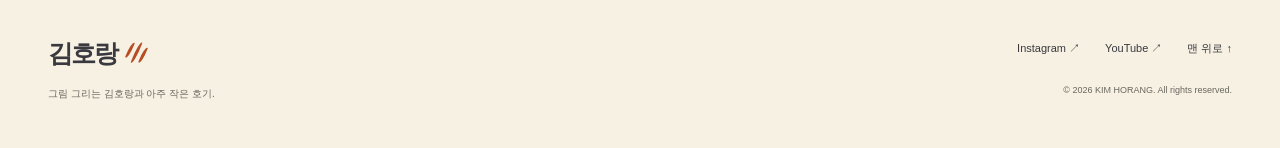
==== commit a6ee1d51: "Update index" ====
--- a/index.html
+++ b/index.html
@@ -1,825 +1,79 @@
-<!DOCTYPE html>
-<html lang="en">
-  <head>
-    <meta charset="UTF-8" />
-    <meta name="viewport" content="width=device-width, initial-scale=1.0" />
-    <meta
-      name="description"
-      content="Kim Horang portfolio website — warm, calm, tiger-inspired illustration and visual storytelling."
-    />
-    <title>Kim Horang</title>
+<!doctype html>
+<html lang="ko">
+<head>
+  <meta charset="utf-8">
+  <meta name="viewport" content="width=device-width, initial-scale=1">
+  <meta name="description" content="그림 그리는 김호랑과 아주 작은 호기. 캐릭터와 일러스트, 그리고 함께 만들어가는 일상을 소개합니다.">
+  <meta name="theme-color" content="#f7f1e3">
+  <meta property="og:type" content="website">
+  <meta property="og:title" content="김호랑 — 호기롭게, 우리답게">
+  <meta property="og:description" content="그림 그리는 김호랑과 아주 작은 호기의 이야기.">
+  <meta property="og:url" content="https://kimhorang.com/">
+  <meta property="og:image" content="https://kimhorang.com/assets/kimhorang-hogi.png">
+  <title>김호랑 — 호기롭게, 우리답게</title>
+  <link rel="icon" href="assets/favicon.svg" type="image/svg+xml">
+  <link rel="stylesheet" href="style.css">
+  <script src="script.js" defer></script>
+</head>
+<body>
+  <a class="skip-link" href="#main">본문으로 바로가기</a>
+  <header class="site-header">
+    <div class="container header-inner">
+      <a class="wordmark" href="#home" aria-label="김호랑 처음으로">김호랑<span class="brand-stripes" aria-hidden="true"><i></i><i></i><i></i></span></a>
+      <nav class="navigation" id="navigation" aria-label="주 메뉴">
+        <a href="#about">김호랑과 호기</a><a href="#works">작업 노트</a><a href="#next">다음 이야기</a><a href="#contact">문의</a>
+      </nav>
+      <a class="header-social" data-link="instagram" href="https://www.instagram.com/kimhorang/" target="_blank" rel="noopener noreferrer">Instagram <span aria-hidden="true">↗</span></a>
+      <button class="menu-toggle" type="button" aria-controls="navigation" aria-expanded="false" aria-label="메뉴 열기" hidden><span></span><span></span></button>
+    </div>
+  </header>
+  <main id="main">
+    <section class="hero container" id="home" aria-labelledby="hero-title">
+      <div class="hero-copy">
+        <p class="eyebrow"><span class="little-star" aria-hidden="true">✳</span> KIM HORANG & HOGI</p>
+        <h1 id="hero-title">호기롭게,<br><span>우리답게.</span></h1>
+        <p class="hero-description">그림 그리는 김호랑과 아주 작은 호기.<br>둘이 함께라서 조금 더 재미있는 일상.</p>
+        <a class="text-link" href="#about">우리 이야기 만나보기 <span aria-hidden="true">↘</span></a>
+      </div>
+      <div class="hero-visual">
+        <span class="hand-note" aria-hidden="true">오늘도 같이 그리는 중!</span>
+        <div class="duo-art hero-art"><img src="assets/kimhorang-hogi.png" alt="스케치북에 그림을 그리는 김호랑과 옆에 앉은 작은 호기" width="2560" height="1440" fetchpriority="high"></div>
+        <div class="art-caption"><span>그림쟁이와 꼬마 호랑이</span><span>둘의 작은 세계 <span aria-hidden="true">↗</span></span></div>
+      </div>
+      <div class="hero-foot"><span>ILLUSTRATION · CHARACTER · EVERYDAY</span><a href="#works">아래로 둘러보기 <span aria-hidden="true">↓</span></a></div>
+    </section>
 
-    <link rel="preconnect" href="https://fonts.googleapis.com" />
-    <link rel="preconnect" href="https://fonts.gstatic.com" crossorigin />
-    <link
-      href="https://fonts.googleapis.com/css2?family=Inter:wght@400;500;600;700;800&display=swap"
-      rel="stylesheet"
-    />
-    <link
-      rel="stylesheet"
-      href="https://cdnjs.cloudflare.com/ajax/libs/font-awesome/6.7.1/css/all.min.css"
-    />
-    <link rel="stylesheet" href="https://unpkg.com/aos@next/dist/aos.css" />
+    <div class="ribbon" aria-hidden="true"><div>DRAW A LITTLE, LIVE A LITTLE. <span>✳</span> 김호랑과 호기 <span>✳</span> DRAW A LITTLE, LIVE A LITTLE. <span>✳</span> 김호랑과 호기 <span>✳</span></div></div>
 
-    <style>
-      :root {
-        --color-jasmine: #f8de7e;
-        --color-ivory: #f7f1e3;
-        --color-graphite: #39393f;
-        --color-graphite-soft: rgba(57, 57, 63, 0.08);
-        --color-graphite-line: rgba(57, 57, 63, 0.14);
-        --color-surface: rgba(255, 255, 255, 0.55);
-        --shadow-soft: 0 18px 40px rgba(57, 57, 63, 0.08);
-        --radius-lg: 24px;
-        --radius-md: 18px;
-        --container: 1200px;
-      }
+    <section class="section container" id="about" aria-labelledby="about-title">
+      <div class="section-heading"><p class="eyebrow">01 / OUR LITTLE WORLD</p><h2 id="about-title">서로 달라서,<br>함께라서.</h2><p class="section-intro">낙서에서 시작해 조금씩 넓어지는 세계.<br>김호랑과 호기를 소개해요.</p></div>
+      <div class="character-grid">
+        <article class="character"><div class="character-index">01<span>KIM HORANG</span></div><h3>김호랑<span class="character-note">그림 그리는 사람</span></h3><p>호랑이를 모티브로 캐릭터와 일러스트를 만듭니다. 일상에서 떠오른 작은 생각들을 그림으로 남기고 있어요.</p><span class="small-label">#일러스트 #캐릭터 #그림일상</span></article>
+        <article class="character"><div class="character-index">02<span>HOGI</span></div><h3>호기<span class="character-note">아주 작은 반려호랑이</span></h3><p>김호랑 곁에 함께하는 작고 귀여운 호랑이. 거창한 하루가 아니어도, 호기와 함께라면 하나의 이야기가 돼요.</p><span class="small-label">#꼬마호랑이 #작고소중해</span></article>
+      </div>
+    </section>
 
-      * {
-        box-sizing: border-box;
-        margin: 0;
-        padding: 0;
-      }
-
-      html {
-        scroll-behavior: smooth;
-      }
-
-      body {
-        font-family: "Inter", sans-serif;
-        color: var(--color-graphite);
-        background:
-          radial-gradient(circle at top left, rgba(248, 222, 126, 0.24), transparent 30%),
-          linear-gradient(180deg, #fbf7ee 0%, var(--color-ivory) 100%);
-        line-height: 1.6;
-      }
-
-      img {
-        max-width: 100%;
-        display: block;
-      }
-
-      a {
-        color: inherit;
-        text-decoration: none;
-      }
-
-      button {
-        font: inherit;
-        cursor: pointer;
-        border: none;
-        background: none;
-      }
-
-      .container {
-        width: min(calc(100% - 2rem), var(--container));
-        margin: 0 auto;
-      }
-
-      .section {
-        padding: 5rem 0;
-      }
-
-      .section-heading {
-        display: grid;
-        gap: 0.75rem;
-        margin-bottom: 2rem;
-      }
-
-      .eyebrow {
-        font-size: 0.8rem;
-        letter-spacing: 0.22em;
-        text-transform: uppercase;
-        color: rgba(57, 57, 63, 0.7);
-      }
-
-      .site-header {
-        position: sticky;
-        top: 0;
-        z-index: 1000;
-        backdrop-filter: blur(14px);
-        background: rgba(247, 241, 227, 0.78);
-        border-bottom: 1px solid var(--color-graphite-line);
-      }
-
-      .nav {
-        min-height: 78px;
-        display: flex;
-        align-items: center;
-        justify-content: space-between;
-        gap: 1rem;
-      }
-
-      .brand {
-        font-size: 1rem;
-        font-weight: 800;
-        letter-spacing: 0.28em;
-        text-transform: uppercase;
-      }
-
-      .brand span {
-        color: var(--color-graphite);
-      }
-
-      .nav-links {
-        display: flex;
-        align-items: center;
-        gap: 1.5rem;
-      }
-
-      .nav-links a {
-        position: relative;
-        font-size: 0.95rem;
-        font-weight: 500;
-        color: rgba(57, 57, 63, 0.8);
-      }
-
-      .nav-links a::after {
-        content: "";
-        position: absolute;
-        left: 0;
-        bottom: -0.35rem;
-        width: 100%;
-        height: 2px;
-        background: var(--color-jasmine);
-        transform: scaleX(0);
-        transform-origin: left;
-        transition: transform 0.25s ease;
-      }
-
-      .nav-links a:hover::after,
-      .nav-links a:focus-visible::after {
-        transform: scaleX(1);
-      }
-
-      .nav-cta {
-        display: inline-flex;
-        align-items: center;
-        justify-content: center;
-        padding: 0.8rem 1.2rem;
-        border-radius: 999px;
-        background: var(--color-graphite);
-        color: var(--color-ivory);
-        transition: transform 0.25s ease, opacity 0.25s ease;
-      }
-
-      .nav-cta:hover,
-      .nav-cta:focus-visible,
-      .button-primary:hover,
-      .button-primary:focus-visible,
-      .button-secondary:hover,
-      .button-secondary:focus-visible,
-      .social-link:hover,
-      .social-link:focus-visible {
-        transform: translateY(-2px);
-      }
-
-      .menu-toggle {
-        display: none;
-        width: 46px;
-        height: 46px;
-        border-radius: 50%;
-        background: white;
-        color: var(--color-graphite);
-        box-shadow: var(--shadow-soft);
-      }
-
-      .mobile-menu {
-        display: none;
-        border-top: 1px solid var(--color-graphite-line);
-        background: rgba(247, 241, 227, 0.98);
-      }
-
-      .mobile-menu[aria-hidden="false"] {
-        display: block;
-      }
-
-      .mobile-menu .container {
-        display: grid;
-        gap: 0.5rem;
-        padding: 1rem 0 1.25rem;
-      }
-
-      .mobile-menu a {
-        padding: 0.9rem 1rem;
-        border-radius: 14px;
-      }
-
-      .mobile-menu a:hover,
-      .mobile-menu a:focus-visible {
-        background: rgba(57, 57, 63, 0.06);
-      }
-
-      .hero {
-        min-height: calc(100vh - 78px);
-        display: flex;
-        align-items: center;
-        padding: 4rem 0 5rem;
-      }
-
-      .hero-grid {
-        display: grid;
-        grid-template-columns: 1.1fr 0.9fr;
-        gap: 3rem;
-        align-items: center;
-      }
-
-      .hero-copy {
-        display: grid;
-        gap: 1.4rem;
-      }
-
-      .hero-badge {
-        display: inline-flex;
-        width: fit-content;
-        align-items: center;
-        gap: 0.5rem;
-        padding: 0.7rem 1rem;
-        border-radius: 999px;
-        background: rgba(248, 222, 126, 0.34);
-        border: 1px solid rgba(57, 57, 63, 0.08);
-        font-size: 0.82rem;
-        font-weight: 600;
-        letter-spacing: 0.06em;
-      }
-
-      .hero h1 {
-        font-size: clamp(2.8rem, 6vw, 5.6rem);
-        line-height: 0.96;
-        letter-spacing: -0.05em;
-      }
-
-      .hero h1 .accent {
-        color: var(--color-graphite);
-        position: relative;
-        display: inline-block;
-      }
-
-      .hero h1 .accent::after {
-        content: "";
-        position: absolute;
-        left: 0;
-        bottom: 0.12em;
-        width: 100%;
-        height: 0.22em;
-        background: rgba(248, 222, 126, 0.7);
-        z-index: -1;
-        border-radius: 999px;
-      }
-
-      .type-line {
-        font-size: clamp(1.1rem, 2vw, 1.4rem);
-        font-weight: 600;
-        color: rgba(57, 57, 63, 0.86);
-      }
-
-      .type-line .dynamic-text {
-        color: var(--color-graphite);
-        padding-left: 0.3rem;
-        border-right: 2px solid var(--color-graphite);
-        white-space: nowrap;
-        animation: blink 0.8s steps(1) infinite;
-      }
-
-      @keyframes blink {
-        50% {
-          border-color: transparent;
-        }
-      }
-
-      .hero-description {
-        max-width: 58ch;
-        font-size: 1.05rem;
-        color: rgba(57, 57, 63, 0.82);
-      }
-
-      .hero-actions,
-      .social-links {
-        display: flex;
-        flex-wrap: wrap;
-        gap: 1rem;
-      }
-
-      .button-primary,
-      .button-secondary {
-        display: inline-flex;
-        align-items: center;
-        justify-content: center;
-        min-height: 52px;
-        padding: 0.95rem 1.4rem;
-        border-radius: 999px;
-        font-weight: 600;
-        transition: transform 0.25s ease, background-color 0.25s ease, color 0.25s ease,
-          border-color 0.25s ease;
-      }
-
-      .button-primary {
-        background: var(--color-graphite);
-        color: var(--color-ivory);
-      }
-
-      .button-secondary {
-        border: 1px solid var(--color-graphite-line);
-        background: rgba(255, 255, 255, 0.55);
-      }
-
-      .social-link {
-        display: inline-flex;
-        align-items: center;
-        justify-content: center;
-        width: 48px;
-        height: 48px;
-        border-radius: 50%;
-        background: white;
-        border: 1px solid var(--color-graphite-line);
-        box-shadow: var(--shadow-soft);
-        transition: transform 0.25s ease, background-color 0.25s ease, color 0.25s ease;
-      }
-
-      .social-link:hover,
-      .social-link:focus-visible {
-        background: var(--color-jasmine);
-      }
-
-      .hero-visual {
-        position: relative;
-      }
-
-      .hero-card {
-        background: rgba(255, 255, 255, 0.6);
-        border: 1px solid rgba(57, 57, 63, 0.08);
-        border-radius: 32px;
-        padding: 1.2rem;
-        box-shadow: var(--shadow-soft);
-      }
-
-      .hero-image-wrap {
-        aspect-ratio: 4 / 5;
-        border-radius: 26px;
-        overflow: hidden;
-        background:
-          linear-gradient(180deg, rgba(248, 222, 126, 0.35), rgba(57, 57, 63, 0.04)),
-          #efe7d3;
-        display: flex;
-        align-items: center;
-        justify-content: center;
-      }
-
-      .hero-image-wrap img {
-        width: 100%;
-        height: 100%;
-        object-fit: cover;
-      }
-
-      .palette-chip {
-        position: absolute;
-        right: -1rem;
-        bottom: 2rem;
-        display: grid;
-        gap: 0.75rem;
-        padding: 1rem;
-        border-radius: 22px;
-        background: var(--color-graphite);
-        color: var(--color-ivory);
-        box-shadow: 0 18px 40px rgba(57, 57, 63, 0.2);
-      }
-
-      .palette-chip .row {
-        display: flex;
-        align-items: center;
-        gap: 0.75rem;
-        font-size: 0.88rem;
-      }
-
-      .swatch {
-        width: 18px;
-        height: 18px;
-        border-radius: 50%;
-        border: 1px solid rgba(255, 255, 255, 0.25);
-      }
-
-      .card-grid {
-        display: grid;
-        grid-template-columns: repeat(3, minmax(0, 1fr));
-        gap: 1.25rem;
-      }
-
-      .card {
-        padding: 1.6rem;
-        border-radius: var(--radius-lg);
-        background: var(--color-surface);
-        border: 1px solid var(--color-graphite-line);
-        box-shadow: var(--shadow-soft);
-      }
-
-      .card h3 {
-        margin-top: 0.9rem;
-        margin-bottom: 0.7rem;
-        font-size: 1.2rem;
-      }
-
-      .works-grid {
-        display: grid;
-        grid-template-columns: repeat(4, minmax(0, 1fr));
-        gap: 1rem;
-      }
-
-      .work-card {
-        min-height: 220px;
-        padding: 1.4rem;
-        border-radius: var(--radius-lg);
-        border: 1px solid var(--color-graphite-line);
-        display: flex;
-        flex-direction: column;
-        justify-content: space-between;
-        box-shadow: var(--shadow-soft);
-      }
-
-      .work-card:nth-child(odd) {
-        background: rgba(248, 222, 126, 0.48);
-      }
-
-      .work-card:nth-child(even) {
-        background: rgba(255, 255, 255, 0.58);
-      }
-
-      .color-story {
-        display: grid;
-        grid-template-columns: 1.1fr 0.9fr;
-        gap: 1.25rem;
-        align-items: stretch;
-      }
-
-      .color-story-main {
-        padding: 2rem;
-        border-radius: 32px;
-        background: var(--color-graphite);
-        color: var(--color-ivory);
-        box-shadow: var(--shadow-soft);
-      }
-
-      .swatch-list {
-        display: grid;
-        gap: 1rem;
-      }
-
-      .swatch-card {
-        min-height: 120px;
-        padding: 1.2rem;
-        border-radius: var(--radius-lg);
-        display: flex;
-        align-items: flex-end;
-        justify-content: space-between;
-        box-shadow: var(--shadow-soft);
-      }
-
-      .contact-panel {
-        padding: 2rem;
-        border-radius: 32px;
-        background: rgba(248, 222, 126, 0.36);
-        border: 1px solid rgba(57, 57, 63, 0.08);
-        box-shadow: var(--shadow-soft);
-      }
-
-      .contact-email {
-        display: inline-flex;
-        margin-top: 1.25rem;
-        padding: 0.9rem 1.2rem;
-        border-radius: 999px;
-        background: var(--color-graphite);
-        color: var(--color-ivory);
-        font-weight: 600;
-      }
-
-      .site-footer {
-        padding: 2rem 0 3rem;
-        color: rgba(57, 57, 63, 0.7);
-      }
-
-      .sr-only {
-        position: absolute;
-        width: 1px;
-        height: 1px;
-        padding: 0;
-        margin: -1px;
-        overflow: hidden;
-        clip: rect(0, 0, 0, 0);
-        white-space: nowrap;
-        border: 0;
-      }
-
-      @media (max-width: 1024px) {
-        .hero-grid,
-        .color-story,
-        .card-grid,
-        .works-grid {
-          grid-template-columns: repeat(2, minmax(0, 1fr));
-        }
-
-        .palette-chip {
-          position: static;
-          margin-top: 1rem;
-          width: fit-content;
-        }
-      }
-
-      @media (max-width: 760px) {
-        .section {
-          padding: 4rem 0;
-        }
-
-        .nav-links {
-          display: none;
-        }
-
-        .menu-toggle {
-          display: inline-flex;
-          align-items: center;
-          justify-content: center;
-        }
-
-        .hero {
-          min-height: auto;
-          padding-top: 2.5rem;
-        }
-
-        .hero-grid,
-        .card-grid,
-        .works-grid,
-        .color-story {
-          grid-template-columns: 1fr;
-        }
-
-        .hero-description {
-          font-size: 1rem;
-        }
-
-        .hero-actions {
-          flex-direction: column;
-          align-items: stretch;
-        }
-
-        .button-primary,
-        .button-secondary {
-          width: 100%;
-        }
-
-        .palette-chip {
-          width: 100%;
-        }
-      }
-    </style>
-  </head>
-  <body>
-    <header class="site-header">
-      <div class="container nav">
-        <a href="#home" class="brand" aria-label="Kim Horang home">
-          <span>Kim Horang</span>
-        </a>
-
-        <nav class="nav-links" aria-label="Primary navigation">
-          <a href="#home">Home</a>
-          <a href="#about">About</a>
-          <a href="#works">Works</a>
-          <a href="#palette">Palette</a>
-          <a href="#contact">Contact</a>
-          <a href="mailto:contact@kimhorang.com" class="nav-cta">Contact Me</a>
-        </nav>
-
-        <button
-          class="menu-toggle"
-          id="menuToggle"
-          aria-expanded="false"
-          aria-controls="mobileMenu"
-          aria-label="Open menu"
-        >
-          <i class="fa-solid fa-bars"></i>
-        </button>
-      </div>
-
-      <div class="mobile-menu" id="mobileMenu" aria-hidden="true">
-        <div class="container">
-          <a href="#home">Home</a>
-          <a href="#about">About</a>
-          <a href="#works">Works</a>
-          <a href="#palette">Palette</a>
-          <a href="#contact">Contact</a>
-          <a href="mailto:contact@kimhorang.com">Contact Me</a>
+    <section class="work-section section" id="works" aria-labelledby="works-title">
+      <div class="container">
+        <div class="section-heading work-heading"><div><p class="eyebrow">02 / FROM THE SKETCHBOOK</p><h2 id="works-title">조금씩, 그려가는 중.</h2></div><p class="section-intro">캐릭터에서 작은 물건까지.<br>김호랑의 작업과 구상을 모았어요.</p></div>
+        <div class="filters" role="group" aria-label="작업 종류 선택" hidden><button type="button" class="filter active" data-filter="all" aria-pressed="true">전체</button><button type="button" class="filter" data-filter="illustration" aria-pressed="false">일러스트</button><button type="button" class="filter" data-filter="concept" aria-pressed="false">굿즈 구상</button><button type="button" class="filter" data-filter="emoticon" aria-pressed="false">이모티콘</button></div>
+        <p id="filter-status" class="sr-only" role="status"></p>
+        <div class="work-grid">
+          <article class="work" data-category="illustration"><div class="work-visual duo-art"><img src="assets/kimhorang-hogi.png" alt="김호랑과 호기가 함께한 캐릭터 일러스트" width="2560" height="1440" loading="lazy"><span class="visual-label">ILLUSTRATION</span></div><div class="work-meta"><span>캐릭터 일러스트</span><span>01</span></div><h3>둘이 함께 그리는 시간</h3><p>김호랑과 호기의 첫인상을 담은 그림.</p><button class="work-detail text-link" data-project="illustration" type="button" hidden>작업 이야기 <span aria-hidden="true">↗</span></button></article>
+          <article class="work" data-category="concept"><div class="work-visual"><img class="goods-image" src="assets/hogi-concept.png" alt="호기 봉제인형을 구상한 디자인 목업. 실제 제품 사진이 아닙니다." width="1536" height="1024" loading="lazy"><span class="visual-label">CONCEPT / MOCKUP</span></div><div class="work-meta"><span>굿즈 디자인 구상</span><span>02</span></div><h3>손안에 들어온 작은 호기</h3><p>그림 속 친구를 물건으로 만나는 상상.</p><p class="disclaimer">디자인 목업 · 실제 판매 상품이 아닙니다.</p><button class="work-detail text-link" data-project="concept" type="button" hidden>작업 이야기 <span aria-hidden="true">↗</span></button></article>
+          <article class="work" data-category="emoticon"><div class="work-visual emoticon-cover"><span class="visual-label">EMOTICON / IN PROGRESS</span><span class="emoticon-note">채팅창에서도, 호기롭게.</span><span class="emoticon-title">호기로운<br>하루<span aria-hidden="true">.</span></span><span class="emoticon-bottom">김호랑의 첫 이모티콘 기획 <span aria-hidden="true">↗</span></span></div><div class="work-meta"><span>이모티콘 기획 · 준비 중</span><span>03</span></div><h3>호기로운 하루</h3><p>매일의 기분을 전할 이모티콘을 준비해요.</p><button class="work-detail text-link" data-project="emoticon" type="button" hidden>작업 이야기 <span aria-hidden="true">↗</span></button></article>
         </div>
       </div>
-    </header>
+    </section>
 
-    <main>
-      <section class="hero" id="home">
-        <div class="container hero-grid">
-          <div class="hero-copy">
-            <div class="hero-badge" data-aos="fade-up" data-aos-duration="900">
-              Tiger-inspired visual brand
-            </div>
+    <section class="section container next-section" id="next" aria-labelledby="next-title">
+      <div class="next-copy"><p class="eyebrow">03 / WHAT'S NEXT</p><h2 id="next-title">그림 밖에서도<br>만날 수 있도록.</h2><p>이모티콘과 작은 굿즈, 그리고 일상툰 ‘호기록’.<br>김호랑과 호기의 다음 이야기를 차근차근 준비하고 있어요.</p><a class="text-link" data-link="instagram" href="https://www.instagram.com/kimhorang/" target="_blank" rel="noopener noreferrer">인스타그램에서 소식 보기 <span aria-hidden="true">↗</span></a></div>
+      <div class="next-list"><div class="next-row"><span class="next-number">01</span><div><h3>호기로운 하루</h3><p>작은 감정을 나누는 이모티콘</p></div><span class="status">준비 중</span></div><div class="next-row"><span class="next-number">02</span><div><h3>호기록</h3><p>김호랑과 호기의 일상툰</p></div><span class="status">기획 중</span></div><div class="next-row"><span class="next-number">03</span><div><h3>작고 소중한 물건들</h3><p>캐릭터 굿즈와 스토어</p></div><span class="status" id="store-status">준비 중</span></div><div class="store-links" id="store-links" hidden></div></div>
+    </section>
 
-            <h1 data-aos="fade-up" data-aos-delay="100" data-aos-duration="900">
-              Warm visuals with a <span class="accent">refined calm</span>.
-            </h1>
-
-            <p class="type-line" data-aos="fade-up" data-aos-delay="180" data-aos-duration="900">
-              Kim Horang is a <span class="dynamic-text" id="dynamicText">Illustrator</span>
-            </p>
-
-            <p class="hero-description" data-aos="fade-up" data-aos-delay="260" data-aos-duration="900">
-              A personal artist brand built around soft warmth, gentle character, and visual storytelling.
-              Inspired by tiger tones, the identity blends Jasmine, Soft Ivory, and Dark Graphite to
-              create a mood that feels artistic, grounded, and memorable.
-            </p>
-
-            <div class="hero-actions" data-aos="fade-up" data-aos-delay="340" data-aos-duration="900">
-              <a class="button-primary" href="#works">View Works</a>
-              <a class="button-secondary" href="mailto:contact@kimhorang.com">Email Inquiry</a>
-            </div>
-
-            <div class="social-links" data-aos="fade-up" data-aos-delay="420" data-aos-duration="900">
-              <a class="social-link" href="https://github.com/gnhound" target="_blank" rel="noreferrer" aria-label="GitHub">
-                <i class="fa-brands fa-github"></i>
-              </a>
-              <a class="social-link" href="https://www.instagram.com/gnhound" target="_blank" rel="noreferrer" aria-label="Instagram">
-                <i class="fa-brands fa-instagram"></i>
-              </a>
-              <a class="social-link" href="https://www.linkedin.com/in/gnhound/" target="_blank" rel="noreferrer" aria-label="LinkedIn">
-                <i class="fa-brands fa-linkedin-in"></i>
-              </a>
-              <a class="social-link" href="https://x.com/gnhound" target="_blank" rel="noreferrer" aria-label="X">
-                <i class="fa-brands fa-x-twitter"></i>
-              </a>
-            </div>
-          </div>
-
-          <div class="hero-visual" data-aos="zoom-in" data-aos-duration="1200">
-            <div class="hero-card">
-              <div class="hero-image-wrap">
-                <img src="main.png" alt="Kim Horang portfolio visual" />
-              </div>
-            </div>
-
-            <div class="palette-chip" aria-label="Brand palette preview">
-              <div class="row"><span class="swatch" style="background:#F8DE7E"></span> Jasmine</div>
-              <div class="row"><span class="swatch" style="background:#F7F1E3"></span> Soft Ivory</div>
-              <div class="row"><span class="swatch" style="background:#39393F"></span> Dark Graphite</div>
-            </div>
-          </div>
-        </div>
-      </section>
-
-      <section class="section" id="about">
-        <div class="container">
-          <div class="section-heading" data-aos="fade-up" data-aos-duration="900">
-            <p class="eyebrow">About</p>
-            <h2>Built around warmth, calm rhythm, and artistic identity.</h2>
-          </div>
-
-          <div class="card-grid">
-            <article class="card" data-aos="fade-up" data-aos-delay="80" data-aos-duration="900">
-              <p class="eyebrow">Brand</p>
-              <h3>Soft but memorable</h3>
-              <p>
-                Kim Horang expresses tiger-inspired energy in a subtle way, focusing on warmth,
-                balance, and a refined visual tone instead of loud symbolism.
-              </p>
-            </article>
-
-            <article class="card" data-aos="fade-up" data-aos-delay="160" data-aos-duration="900">
-              <p class="eyebrow">Mood</p>
-              <h3>Warm, calm, refined</h3>
-              <p>
-                The website keeps the atmosphere clean and breathable, using soft contrast,
-                rounded surfaces, and restrained highlights to feel more like a premium artist brand.
-              </p>
-            </article>
-
-            <article class="card" data-aos="fade-up" data-aos-delay="240" data-aos-duration="900">
-              <p class="eyebrow">Direction</p>
-              <h3>Tiger-inspired color story</h3>
-              <p>
-                Jasmine suggests fur, Soft Ivory brings lightness, and Dark Graphite adds structure
-                like calm stripes. The palette carries the motif without becoming literal.
-              </p>
-            </article>
-          </div>
-        </div>
-      </section>
-
-      <section class="section" id="works">
-        <div class="container">
-          <div class="section-heading" data-aos="fade-up" data-aos-duration="900">
-            <p class="eyebrow">Works</p>
-            <h2>Selected focus areas</h2>
-          </div>
-
-          <div class="works-grid">
-            <article class="work-card" data-aos="fade-up" data-aos-delay="80" data-aos-duration="900">
-              <p class="eyebrow">01</p>
-              <h3>Character Illustration</h3>
-              <p>Expressive visuals with personality, warmth, and clear silhouette language.</p>
-            </article>
-            <article class="work-card" data-aos="fade-up" data-aos-delay="140" data-aos-duration="900">
-              <p class="eyebrow">02</p>
-              <h3>Brand Visuals</h3>
-              <p>Identity-driven artwork and digital assets for a cohesive visual presence.</p>
-            </article>
-            <article class="work-card" data-aos="fade-up" data-aos-delay="200" data-aos-duration="900">
-              <p class="eyebrow">03</p>
-              <h3>Editorial-style Artwork</h3>
-              <p>Compositions with mood, narrative, and calm visual pacing.</p>
-            </article>
-            <article class="work-card" data-aos="fade-up" data-aos-delay="260" data-aos-duration="900">
-              <p class="eyebrow">04</p>
-              <h3>Instagram Storytelling</h3>
-              <p>Consistent feed visuals shaped by color harmony and brand rhythm.</p>
-            </article>
-          </div>
-        </div>
-      </section>
-
-      <section class="section" id="palette">
-        <div class="container color-story">
-          <div class="color-story-main" data-aos="fade-right" data-aos-duration="1000">
-            <p class="eyebrow" style="color: rgba(247,241,227,0.72)">Palette</p>
-            <h2>A tiger-inspired palette, expressed softly.</h2>
-            <p style="margin-top: 1rem; max-width: 60ch; color: rgba(247,241,227,0.86)">
-              The palette balances emotion and structure. Jasmine introduces warmth, Soft Ivory opens
-              the space, and Dark Graphite gives the brand a calm center.
-            </p>
-          </div>
-
-          <div class="swatch-list">
-            <article class="swatch-card" style="background:#F7F1E3; color:#39393F" data-aos="fade-left" data-aos-delay="80" data-aos-duration="1000">
-              <strong>Soft Ivory</strong>
-              <span>#F7F1E3</span>
-            </article>
-            <article class="swatch-card" style="background:#F8DE7E; color:#39393F" data-aos="fade-left" data-aos-delay="160" data-aos-duration="1000">
-              <strong>Jasmine</strong>
-              <span>#F8DE7E</span>
-            </article>
-            <article class="swatch-card" style="background:#39393F; color:#F7F1E3" data-aos="fade-left" data-aos-delay="240" data-aos-duration="1000">
-              <strong>Dark Graphite</strong>
-              <span>#39393F</span>
-            </article>
-          </div>
-        </div>
-      </section>
-
-      <section class="section" id="contact">
-        <div class="container">
-          <div class="contact-panel" data-aos="fade-up" data-aos-duration="1000">
-            <p class="eyebrow">Contact</p>
-            <h2>Let’s build a visual world with warmth and character.</h2>
-            <p style="margin-top: 1rem; max-width: 60ch">
-              For commissions, collaborations, and project inquiries, use the official Kim Horang email.
-            </p>
-            <a class="contact-email" href="mailto:contact@kimhorang.com">contact@kimhorang.com</a>
-          </div>
-        </div>
-      </section>
-    </main>
-
-    <footer class="site-footer">
-      <div class="container">
-        <p>© 2026 Kim Horang. All rights reserved.</p>
-      </div>
-    </footer>
-
-    <script src="https://unpkg.com/aos@next/dist/aos.js"></script>
-    <script>
-      AOS.init({
-        offset: 40,
-        duration: 900,
-        once: true,
-      });
-
-      const menuToggle = document.getElementById("menuToggle");
-      const mobileMenu = document.getElementById("mobileMenu");
-      const mobileLinks = mobileMenu.querySelectorAll("a");
-
-      function toggleMenu(forceOpen) {
-        const isExpanded = menuToggle.getAttribute("aria-expanded") === "true";
-        const nextState = typeof forceOpen === "boolean" ? forceOpen : !isExpanded;
-
-        menuToggle.setAttribute("aria-expanded", String(nextState));
-        mobileMenu.setAttribute("aria-hidden", String(!nextState));
-        menuToggle.innerHTML = nextState
-          ? '<i class="fa-solid fa-xmark"></i>'
-          : '<i class="fa-solid fa-bars"></i>';
-      }
-
-      menuToggle.addEventListener("click", () => toggleMenu());
-      mobileLinks.forEach((link) => link.addEventListener("click", () => toggleMenu(false)));
-
-      const words = ["Illustrator", "Designer", "Visual Storyteller"];
-      const dynamicText = document.getElementById("dynamicText");
-      let wordIndex = 0;
-
-      setInterval(() => {
-        wordIndex = (wordIndex + 1) % words.length;
-        dynamicText.textContent = words[wordIndex];
-      }, 2200);
-    </script>
-  </body>
+    <section class="contact-section" id="contact" aria-labelledby="contact-title"><div class="container contact-inner"><div><p class="eyebrow">SAY HELLO</p><h2 id="contact-title">재미있는 일을<br>함께 그려요.</h2><p>일러스트 작업과 캐릭터 협업을 제안해 주세요.</p></div><a class="contact-link" data-link="email" href="mailto:contact@kimhorang.com">contact@kimhorang.com <span aria-hidden="true">↗</span></a></div></section>
+  </main>
+  <footer class="container site-footer"><div><a class="wordmark" href="#home">김호랑<span class="brand-stripes" aria-hidden="true"><i></i><i></i><i></i></span></a><p>그림 그리는 김호랑과 아주 작은 호기.</p></div><div class="footer-right"><div class="footer-links"><a data-link="instagram" href="https://www.instagram.com/kimhorang/" target="_blank" rel="noopener noreferrer">Instagram ↗</a><a data-link="youtube" href="https://www.youtube.com/@kimhorang711" target="_blank" rel="noopener noreferrer">YouTube ↗</a><a href="#home">맨 위로 ↑</a></div><small>© <span id="year">2026</span> KIM HORANG. All rights reserved.</small></div></footer>
+  <dialog id="project-dialog" aria-labelledby="dialog-title"><div class="dialog-inner"><button class="dialog-close" type="button" aria-label="작업 이야기 닫기">닫기 <span aria-hidden="true">×</span></button><p class="eyebrow" id="dialog-category"></p><h2 id="dialog-title"></h2><div class="dialog-image" hidden><img id="dialog-image" alt=""></div><p id="dialog-copy"></p><p class="dialog-note" id="dialog-note"></p></div></dialog>
+</body>
 </html>
--- a/style.css
+++ b/style.css
@@ -0,0 +1,11 @@
+:root{--paper:#f7f1e3;--cream:#fbf8ed;--ink:#39393f;--muted:#68665e;--yellow:#f8de7e;--orange:#b54e25;--line:#d7d0c0;--green:#405347;--container:1200px}
+*,*::before,*::after{box-sizing:border-box}html{scroll-behavior:smooth;scroll-padding-top:110px}body{margin:0;background:var(--paper);color:var(--ink);font-family:-apple-system,BlinkMacSystemFont,"Apple SD Gothic Neo","Malgun Gothic",sans-serif;line-height:1.7;word-break:keep-all;overflow-wrap:break-word}h1,h2,h3,p{margin:0}h1,h2,h3{line-height:1.3}a{color:inherit;text-decoration:none}button{font:inherit;color:inherit;cursor:pointer}img{display:block;max-width:100%;height:auto}button,a{-webkit-tap-highlight-color:transparent}a:focus-visible,button:focus-visible{outline:3px solid var(--orange);outline-offset:5px}button[hidden],[hidden]{display:none!important}::selection{background:var(--yellow);color:var(--ink)}.container{width:min(calc(100% - 96px),var(--container));margin-inline:auto}.section{padding-block:100px}.eyebrow{font-size:11px;font-weight:650;letter-spacing:.13em;line-height:1.6}.skip-link{position:fixed;top:12px;left:16px;z-index:100;transform:translateY(-160%);padding:12px 20px;background:var(--ink);color:white}.skip-link:focus{transform:translateY(0)}.sr-only{position:absolute;width:1px;height:1px;padding:0;margin:-1px;overflow:hidden;clip-path:inset(50%);white-space:nowrap;border:0}
+.site-header{position:sticky;top:0;z-index:20;background:var(--paper);border-bottom:1px solid var(--line)}.header-inner{height:88px;display:flex;align-items:center;justify-content:space-between;gap:32px}.wordmark{display:inline-flex;align-items:center;gap:8px;font-size:29px;font-weight:900;letter-spacing:-2px;white-space:nowrap;line-height:1.2}.brand-stripes{display:inline-flex;gap:3px;transform:rotate(21deg);margin:1px 0 0 2px}.brand-stripes i{display:block;width:4px;height:17px;background:var(--orange);border-radius:100% 10% 100% 10%}.brand-stripes i:nth-child(2){height:23px;margin-top:-3px}.navigation{display:flex;gap:30px;margin-left:auto;margin-right:36px;font-size:13px;font-weight:600}.navigation a{padding-block:12px}.navigation a:hover,.footer-links a:hover{color:var(--orange)}.header-social{font-size:12px;border-bottom:1px solid var(--ink);line-height:2}.header-social span{padding-left:12px}.menu-toggle{display:none;border:0;background:none;width:44px;height:44px;padding:10px}.menu-toggle span{display:block;width:23px;height:2px;background:var(--ink);margin:6px 0;transition:transform .2s}
+.hero{position:relative;display:grid;grid-template-columns:1fr 1.15fr;align-items:center;column-gap:20px;padding-top:54px}.hero-copy{padding-block:40px 60px;z-index:1}.hero .eyebrow{display:flex;align-items:center;gap:10px}.little-star{font-size:25px;color:var(--orange);line-height:1}.hero h1{font-size:clamp(50px,5.8vw,80px);letter-spacing:-.065em;line-height:1.18;font-weight:800;margin:24px 0}.hero h1>span{color:var(--orange)}.hero-description{font-size:16px;line-height:1.9;margin-bottom:32px}.text-link{display:inline-flex;align-items:center;justify-content:space-between;gap:28px;border:0;border-bottom:1px solid var(--ink);border-radius:0;background:none;padding:0 0 8px;font-weight:600;font-size:13px}.text-link span{font-size:20px;line-height:1}.text-link:hover{color:var(--orange);border-color:var(--orange)}.hero-visual{position:relative;min-width:0}.duo-art{position:relative;isolation:isolate;overflow:hidden;background:var(--cream)}.duo-art img{position:absolute;max-width:none;width:400%;height:auto;left:50%;top:50%;transform:translate(-50%,-50%)}.hero-art{height:430px;border-radius:47% 47% 2px 2px}.hero-art img{width:430%;left:47%;top:46%}.hand-note{position:absolute;right:10%;top:-13px;z-index:2;font-size:14px;letter-spacing:-.05em;transform:rotate(7deg);padding:6px 15px;border:1px solid var(--orange);color:var(--orange);background:var(--paper);border-radius:50%}.art-caption{font-size:10px;display:flex;justify-content:space-between;gap:12px;margin-top:15px;color:var(--muted)}.art-caption span:last-child span{padding-left:8px}.hero-foot{grid-column:1/-1;display:flex;justify-content:space-between;gap:16px;padding:28px 0 25px;border-top:1px solid var(--line);margin-top:35px;font-size:10px;letter-spacing:.1em}.hero-foot a{letter-spacing:0}.hero-foot a span{margin-left:15px}.ribbon{overflow:hidden;background:var(--yellow);border-block:1px solid var(--ink);padding:12px 0}.ribbon div{font-size:11px;letter-spacing:.1em;font-weight:650;white-space:nowrap;text-align:center}.ribbon span{padding:0 36px;font-size:18px;vertical-align:middle}
+.section-heading{position:relative;margin-bottom:46px}.section-heading h2{font-size:clamp(30px,3.4vw,43px);font-weight:750;letter-spacing:-.055em;margin-top:18px}.section-intro{font-size:14px;line-height:1.9;color:var(--muted)}#about .section-heading .section-intro{position:absolute;right:0;bottom:4px;width:40%}.character-grid{display:grid;grid-template-columns:1fr 1fr;gap:60px}.character{border-top:1px solid var(--ink);padding-top:22px}.character-index{display:flex;justify-content:space-between;align-items:center;font-size:26px;font-family:Georgia,serif;font-style:italic}.character-index>span{font-family:inherit;font-size:11px;letter-spacing:.07em}.character h3{font-size:24px;margin:24px 0 16px;letter-spacing:-.04em;display:flex;gap:15px;align-items:center;flex-wrap:wrap}.character-note{font-size:12px;font-weight:400;color:var(--muted);letter-spacing:0}.character p{font-size:14px;line-height:1.9;max-width:450px}.small-label{display:block;margin-top:24px;font-size:11px;color:var(--green)}
+.work-section{background:#f0e9d9;border-block:1px solid var(--line)}.work-heading{display:flex;align-items:end;justify-content:space-between;gap:32px;margin-bottom:30px}.work-heading .section-intro{padding-bottom:3px}.filters{display:flex;gap:10px;flex-wrap:wrap;margin-bottom:28px}.filter{padding:6px 17px;border:1px solid var(--line);background:transparent;border-radius:50px;font-size:12px;min-height:36px}.filter.active{background:var(--ink);border-color:var(--ink);color:var(--paper)}.filter:hover:not(.active){border-color:var(--ink)}.work-grid{display:grid;grid-template-columns:repeat(3,minmax(0,1fr));gap:28px}.work{min-width:0}.work-visual{height:auto;aspect-ratio:1/1.08;position:relative;overflow:hidden}.work .duo-art img{width:410%;left:46%;top:47%;transition:width .4s}.visual-label{position:absolute;left:18px;top:18px;z-index:2;font-size:9px;letter-spacing:.09em;padding:4px 7px;background:var(--paper);color:var(--ink);border:1px solid var(--line)}.goods-image{width:100%;height:100%;object-fit:cover}.work-meta{display:flex;justify-content:space-between;margin:21px 0 9px;font-size:10px;color:var(--muted)}.work-meta>span:last-child{font-family:Georgia,serif;font-style:italic}.work h3{font-size:20px;letter-spacing:-.045em}.work>p{font-size:12px;margin-top:10px;color:var(--muted)}.work p.disclaimer{font-size:10px;margin-top:5px}.work-detail{margin-top:20px;font-size:11px}.emoticon-cover{background:var(--yellow);display:flex;flex-direction:column;justify-content:center;padding:26px}.emoticon-note{font-size:11px;margin-top:10px}.emoticon-title{font-size:clamp(32px,3.4vw,48px);font-weight:800;line-height:1.2;letter-spacing:-.08em;margin-top:14px}.emoticon-title>span{color:var(--orange)}.emoticon-bottom{position:absolute;bottom:24px;left:26px;right:26px;font-size:9px;display:flex;justify-content:space-between}
+.next-section{display:grid;grid-template-columns:1fr 1fr;gap:80px}.next-copy h2{font-size:clamp(30px,3.2vw,42px);letter-spacing:-.06em;margin-top:18px}.next-copy>p:not(.eyebrow){font-size:13px;line-height:2;margin-top:26px;color:var(--muted)}.next-copy .text-link{margin-top:30px}.next-list{align-self:center;border-top:1px solid var(--ink)}.next-row{display:flex;align-items:center;gap:18px;padding:26px 0;border-bottom:1px solid var(--line)}.next-number{font-family:Georgia,serif;font-size:13px;font-style:italic;color:var(--orange);align-self:flex-start;padding-top:3px}.next-row h3{font-size:17px;letter-spacing:-.03em}.next-row p{font-size:11px;color:var(--muted);margin-top:6px}.status{margin-left:auto;flex-shrink:0;font-size:10px;background:#e9e3d5;border-radius:30px;padding:4px 10px}.store-links{padding-top:18px;display:flex;gap:20px;flex-wrap:wrap;font-size:12px;text-decoration:underline;text-underline-offset:5px}.contact-section{background:var(--green);color:var(--cream)}.contact-inner{display:flex;justify-content:space-between;align-items:center;gap:40px;padding-block:70px}.contact-inner .eyebrow{color:var(--yellow)}.contact-inner h2{font-size:38px;letter-spacing:-.05em;margin-top:18px}.contact-inner p:not(.eyebrow){font-size:12px;margin-top:20px;color:#e4e6dd}.contact-link{font-size:clamp(16px,2vw,25px);border-bottom:1px solid #9ba89d;padding-bottom:10px;letter-spacing:-.03em;display:flex;align-items:center;gap:28px}.contact-link span{color:var(--yellow);font-size:32px}.contact-link:hover{color:var(--yellow)}.site-footer{display:flex;justify-content:space-between;align-items:flex-end;gap:32px;padding-block:46px}.site-footer .wordmark{font-size:25px}.site-footer p{font-size:10px;color:var(--muted);margin-top:14px}.footer-right{text-align:right}.footer-links{display:flex;gap:25px;font-size:11px;margin-bottom:17px}.site-footer small{font-size:9px;color:var(--muted)}
+dialog{width:min(680px,calc(100% - 32px));padding:0;border:1px solid var(--line);background:var(--paper);color:var(--ink);max-height:85dvh;overflow:auto}dialog::backdrop{background:rgba(35,33,27,.65)}.dialog-inner{padding:44px;position:relative}.dialog-close{display:flex;align-items:center;gap:12px;margin:0 0 24px auto;background:none;border:0;font-size:12px;min-height:40px}.dialog-close span{font-size:26px}.dialog-inner h2{font-size:29px;letter-spacing:-.05em;margin:12px 0 25px}.dialog-image{aspect-ratio:16/10;overflow:hidden;position:relative;margin-bottom:25px}.dialog-image img{width:100%;height:100%;object-fit:cover}.dialog-image.duo-art img{width:400%;height:auto}.dialog-inner>p:not(.eyebrow){font-size:14px;line-height:1.95;white-space:pre-line}.dialog-inner p.dialog-note{font-size:11px;margin-top:20px;color:var(--muted)}body.dialog-open{overflow:hidden}
+@media(min-width:1450px){.hero{padding-top:72px}.hero-art{height:470px}.hero-copy{padding-bottom:70px}}@media(max-width:1050px){.container{width:calc(100% - 64px)}.navigation{gap:22px;margin-right:0}.header-social{display:none}.hero h1{font-size:64px}.hero-art{height:370px}.hero-description{font-size:14px}.work-grid{gap:20px}.next-section{gap:44px}.emoticon-cover{padding:20px}.emoticon-title{font-size:40px}.contact-link{font-size:20px;gap:15px}}
+@media(max-width:760px){html{scroll-padding-top:90px}.container{width:calc(100% - 40px)}.section{padding-block:64px}.header-inner{height:72px;gap:16px}.wordmark{font-size:26px}.menu-toggle{display:block}.navigation{gap:16px;margin:0;font-size:11px}.navigation.js-menu{display:none;position:absolute;left:0;right:0;top:72px;padding:16px 20px 22px;flex-direction:column;gap:0;background:var(--paper);border-bottom:1px solid var(--line)}.navigation.js-menu.is-open{display:flex}.navigation.js-menu a{padding:14px 0;font-size:15px}.menu-toggle[aria-expanded=true] span:first-child{transform:translateY(4px) rotate(45deg)}.menu-toggle[aria-expanded=true] span:last-child{transform:translateY(-4px) rotate(-45deg)}.hero{grid-template-columns:1fr;padding-top:20px;gap:0}.hero-copy{padding:22px 0 30px}.hero h1{font-size:clamp(52px,12vw,72px);margin:20px 0}.hero-description{font-size:14px;margin-bottom:24px}.hero .eyebrow{font-size:10px}.hero-visual{margin:0 0 18px}.hero-art{height:320px;border-radius:45% 45% 2px 2px}.hero-art img{width:350%;top:47%;left:47%}.hand-note{right:5%;top:-9px;font-size:12px}.art-caption{font-size:9px}.hero-foot{margin-top:8px;padding:20px 0;font-size:8px;letter-spacing:.04em}.ribbon{padding:8px 0}.ribbon div{font-size:9px}.ribbon span{padding:0 22px;font-size:15px}.section-heading{margin-bottom:30px}.section-heading h2{font-size:33px}#about .section-heading .section-intro{position:static;width:auto;margin-top:20px;font-size:13px}.character-grid{gap:30px;grid-template-columns:1fr}.character{padding-top:16px}.character h3{margin-top:18px}.character p{font-size:13px}.small-label{margin-top:18px}.work-heading{display:block}.work-heading .section-intro{margin-top:18px;font-size:13px}.filters{gap:7px;margin-bottom:25px}.filter{font-size:11px;padding:6px 14px}.work-grid{grid-template-columns:1fr;gap:42px}.work-visual{aspect-ratio:1.15/1}.work .duo-art img{width:340%;top:46%;left:47%}.emoticon-title{font-size:60px;margin-top:15px}.emoticon-cover{padding:30px}.emoticon-note{font-size:12px}.emoticon-bottom{font-size:11px;left:30px;right:30px;bottom:25px}.work-meta{margin-top:17px}.work h3{font-size:22px}.work-detail{margin-top:14px;min-height:36px}.next-section{grid-template-columns:1fr;gap:35px}.next-copy h2{font-size:33px}.next-row{padding:23px 0}.next-row h3{font-size:16px}.contact-inner{display:block;padding-block:55px}.contact-inner h2{font-size:33px}.contact-link{width:fit-content;font-size:clamp(15px,4.5vw,22px);margin-top:35px;gap:20px}.site-footer{display:block;padding-block:35px}.footer-right{text-align:left;margin-top:30px}.footer-links{flex-wrap:wrap;gap:26px}.dialog-inner{padding:24px}.dialog-inner h2{font-size:25px}.dialog-inner>p:not(.eyebrow){font-size:13px}.dialog-image{aspect-ratio:1/1}}
+@media(max-width:380px){.container{width:calc(100% - 32px)}.navigation{gap:12px;font-size:10px}.header-inner{gap:10px}.hero-art{height:280px}.hero-foot{font-size:7px}.hero-description{font-size:13px}.filter{padding-inline:10px}.contact-link{gap:12px}}@media(prefers-reduced-motion:reduce){html{scroll-behavior:auto}*,*::before,*::after{transition:none!important;animation:none!important}}
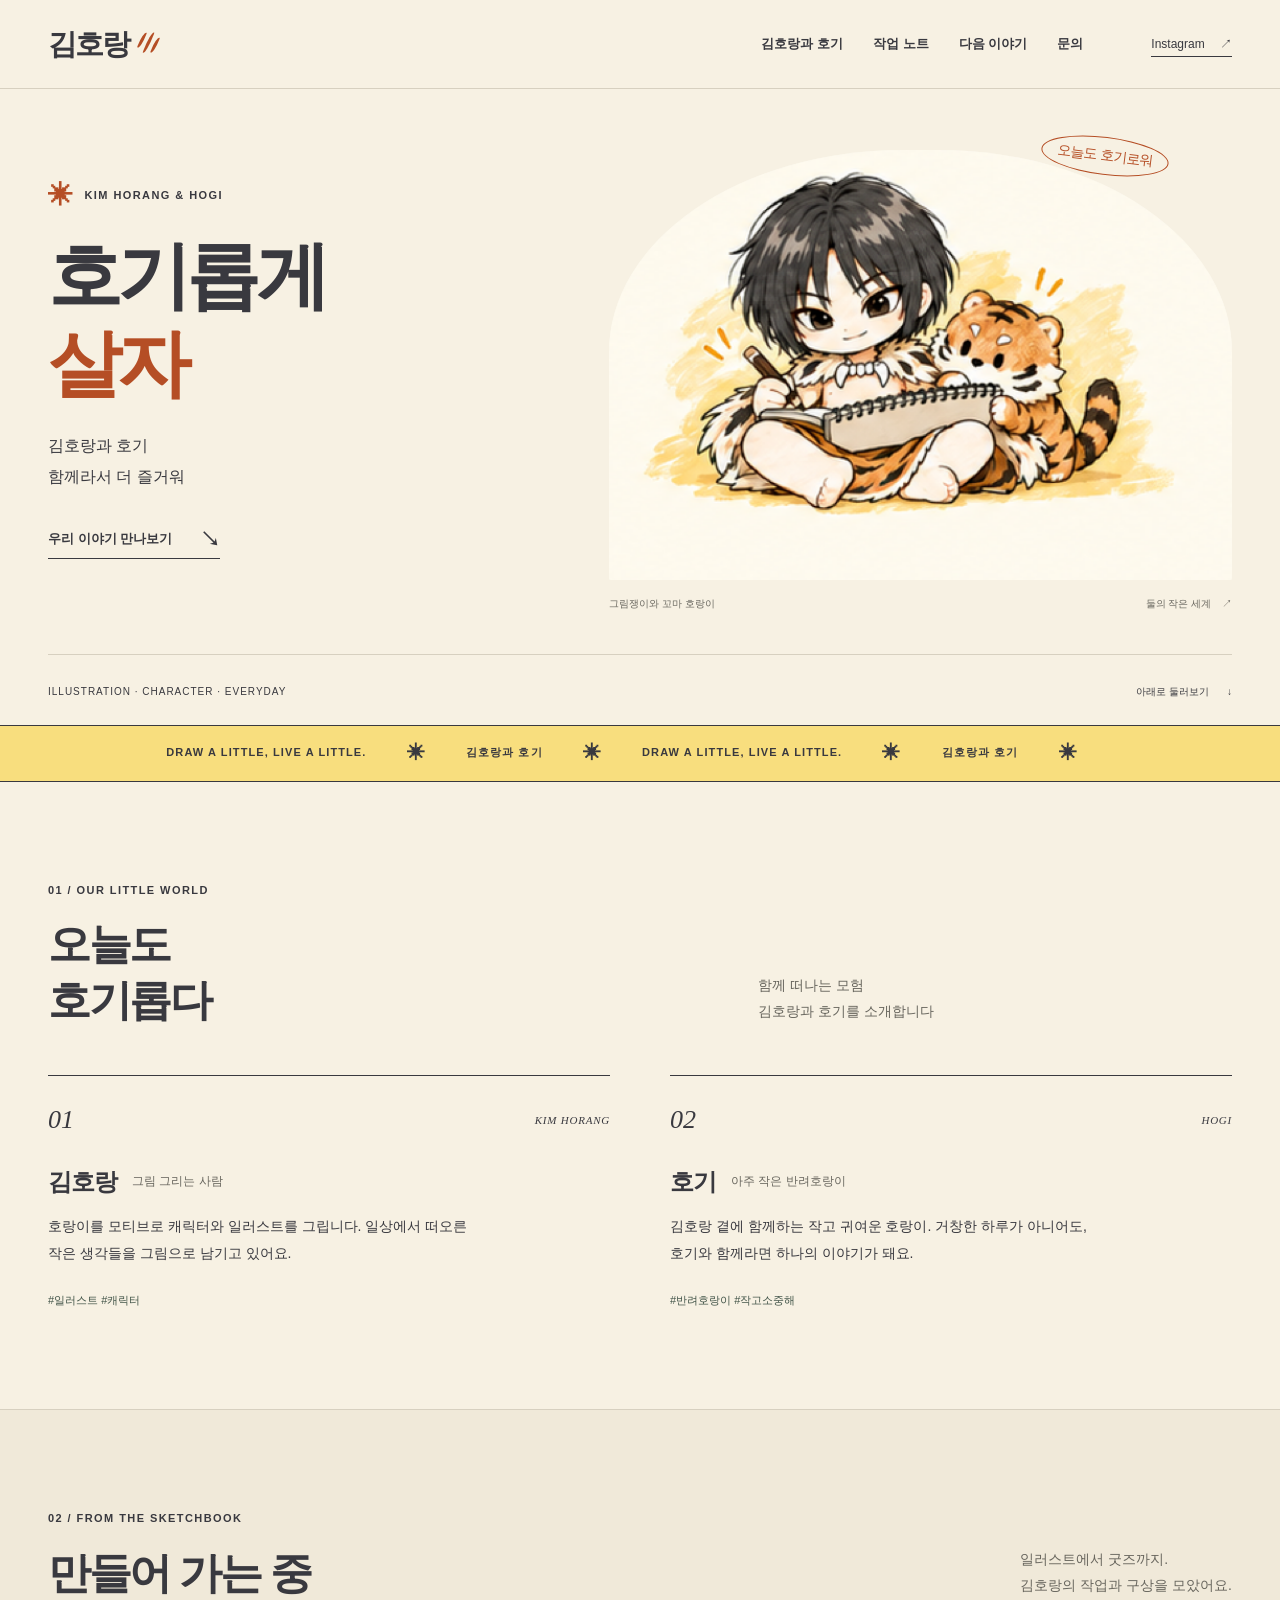
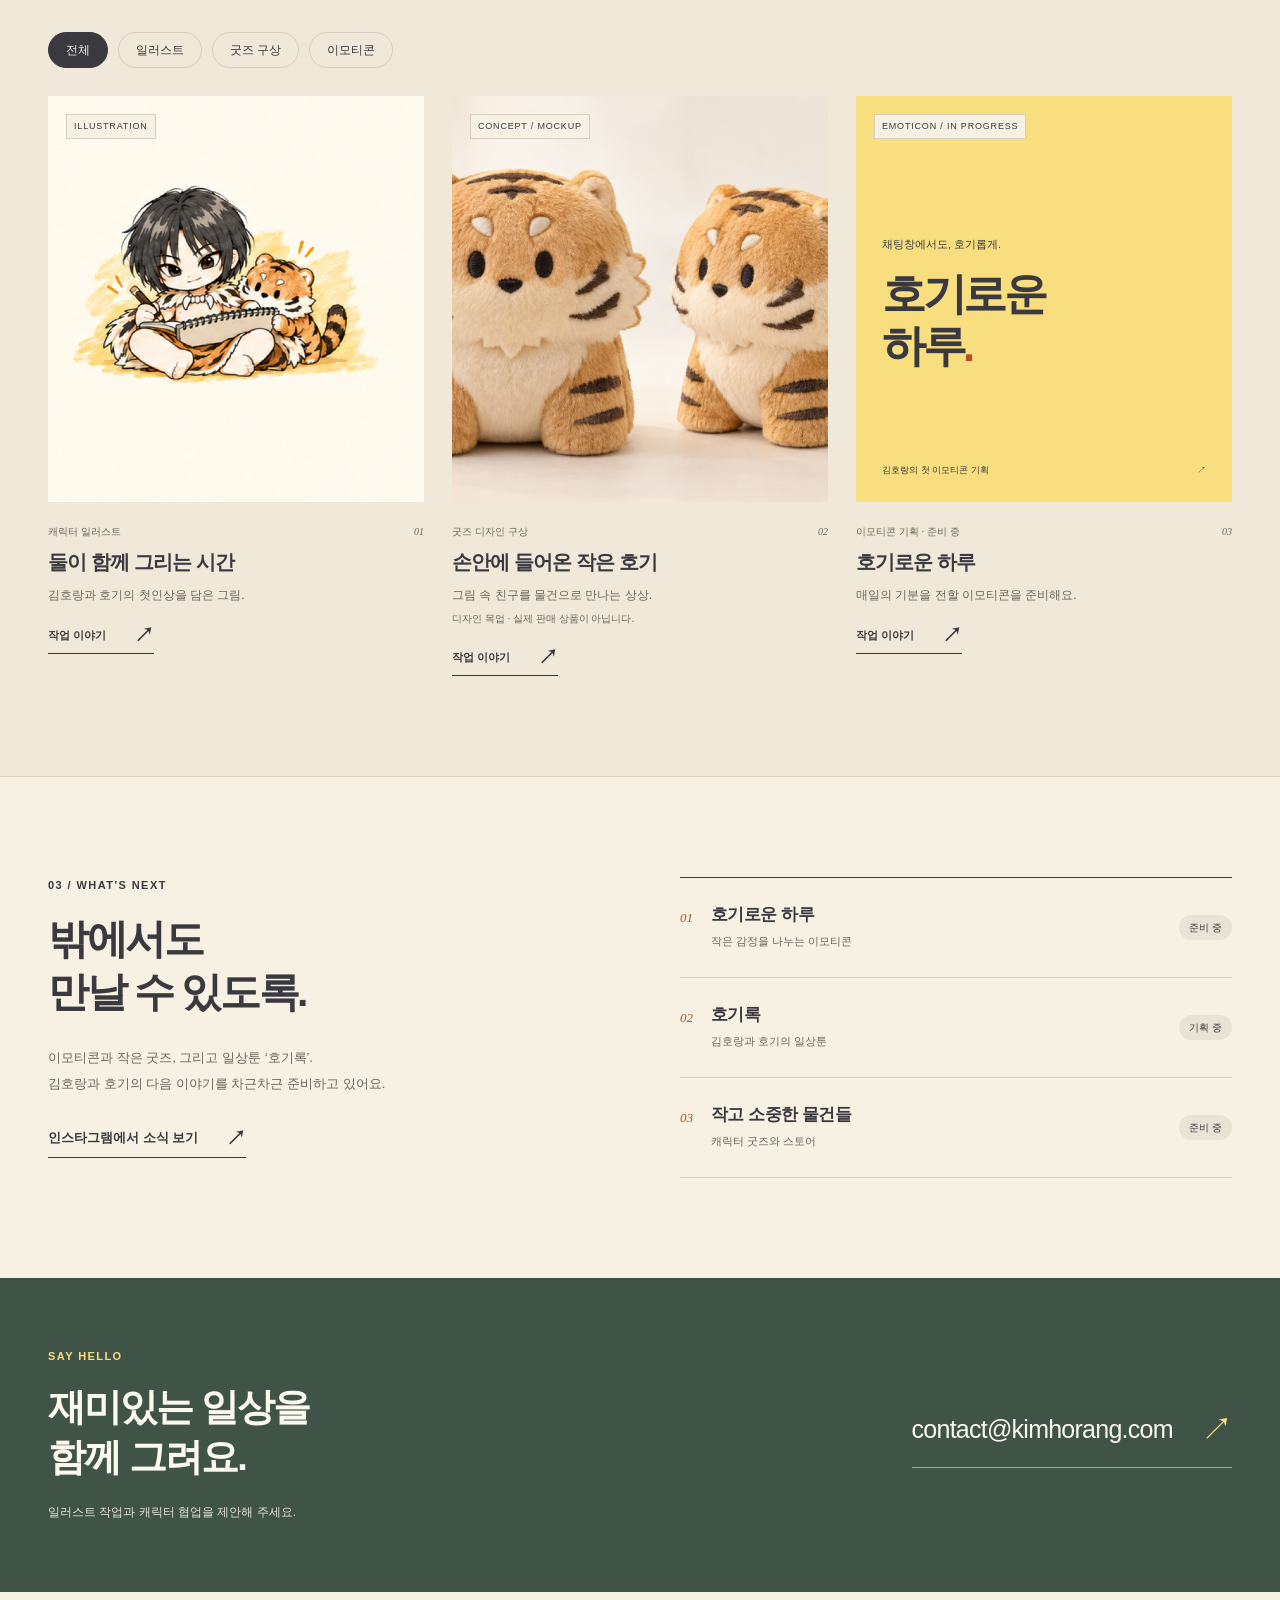
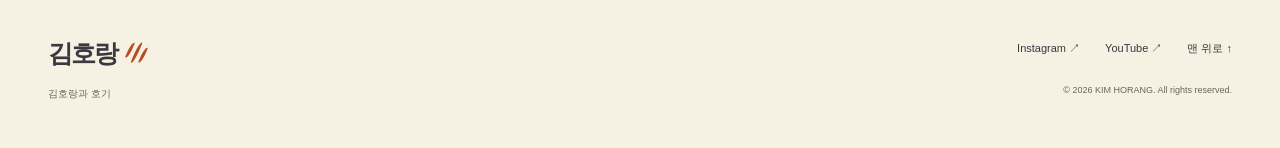
==== commit d2ec01e1: "Update" ====
--- a/index.html
+++ b/index.html
@@ -3,14 +3,14 @@
 <head>
   <meta charset="utf-8">
   <meta name="viewport" content="width=device-width, initial-scale=1">
-  <meta name="description" content="그림 그리는 김호랑과 아주 작은 호기. 캐릭터와 일러스트, 그리고 함께 만들어가는 일상을 소개합니다.">
+  <meta name="description" content="김호랑과 호기의 즐거운 일상을 소개합니다.">
   <meta name="theme-color" content="#f7f1e3">
   <meta property="og:type" content="website">
   <meta property="og:title" content="김호랑 — 호기롭게, 우리답게">
-  <meta property="og:description" content="그림 그리는 김호랑과 아주 작은 호기의 이야기.">
+  <meta property="og:description" content="호기롭게 살고 싶은 김호랑과 든든한 반려호랑이 호기의 이야기.">
   <meta property="og:url" content="https://kimhorang.com/">
   <meta property="og:image" content="https://kimhorang.com/assets/kimhorang-hogi.png">
-  <title>김호랑 — 호기롭게, 우리답게</title>
+  <title>김호랑 KIMHORANG</title>
   <link rel="icon" href="assets/favicon.svg" type="image/svg+xml">
   <link rel="stylesheet" href="style.css">
   <script src="script.js" defer></script>
@@ -31,13 +31,13 @@
     <section class="hero container" id="home" aria-labelledby="hero-title">
       <div class="hero-copy">
         <p class="eyebrow"><span class="little-star" aria-hidden="true">✳</span> KIM HORANG & HOGI</p>
-        <h1 id="hero-title">호기롭게,<br><span>우리답게.</span></h1>
-        <p class="hero-description">그림 그리는 김호랑과 아주 작은 호기.<br>둘이 함께라서 조금 더 재미있는 일상.</p>
+        <h1 id="hero-title">호기롭게<br><span>살자</span></h1>
+        <p class="hero-description">김호랑과 호기<br>함께라서 더 즐거워</p>
         <a class="text-link" href="#about">우리 이야기 만나보기 <span aria-hidden="true">↘</span></a>
       </div>
       <div class="hero-visual">
-        <span class="hand-note" aria-hidden="true">오늘도 같이 그리는 중!</span>
-        <div class="duo-art hero-art"><img src="assets/kimhorang-hogi.png" alt="스케치북에 그림을 그리는 김호랑과 옆에 앉은 작은 호기" width="2560" height="1440" fetchpriority="high"></div>
+        <span class="hand-note" aria-hidden="true">오늘도 호기로워</span>
+        <div class="duo-art hero-art"><img src="assets/kimhorang-hogi.png" alt="그림을 그리는 김호랑과 옆에 앉은 호기" width="2560" height="1440" fetchpriority="high"></div>
         <div class="art-caption"><span>그림쟁이와 꼬마 호랑이</span><span>둘의 작은 세계 <span aria-hidden="true">↗</span></span></div>
       </div>
       <div class="hero-foot"><span>ILLUSTRATION · CHARACTER · EVERYDAY</span><a href="#works">아래로 둘러보기 <span aria-hidden="true">↓</span></a></div>
@@ -46,16 +46,16 @@
     <div class="ribbon" aria-hidden="true"><div>DRAW A LITTLE, LIVE A LITTLE. <span>✳</span> 김호랑과 호기 <span>✳</span> DRAW A LITTLE, LIVE A LITTLE. <span>✳</span> 김호랑과 호기 <span>✳</span></div></div>
 
     <section class="section container" id="about" aria-labelledby="about-title">
-      <div class="section-heading"><p class="eyebrow">01 / OUR LITTLE WORLD</p><h2 id="about-title">서로 달라서,<br>함께라서.</h2><p class="section-intro">낙서에서 시작해 조금씩 넓어지는 세계.<br>김호랑과 호기를 소개해요.</p></div>
+      <div class="section-heading"><p class="eyebrow">01 / OUR LITTLE WORLD</p><h2 id="about-title">오늘도<br>호기롭다</h2><p class="section-intro">함께 떠나는 모험<br>김호랑과 호기를 소개합니다</p></div>
       <div class="character-grid">
-        <article class="character"><div class="character-index">01<span>KIM HORANG</span></div><h3>김호랑<span class="character-note">그림 그리는 사람</span></h3><p>호랑이를 모티브로 캐릭터와 일러스트를 만듭니다. 일상에서 떠오른 작은 생각들을 그림으로 남기고 있어요.</p><span class="small-label">#일러스트 #캐릭터 #그림일상</span></article>
-        <article class="character"><div class="character-index">02<span>HOGI</span></div><h3>호기<span class="character-note">아주 작은 반려호랑이</span></h3><p>김호랑 곁에 함께하는 작고 귀여운 호랑이. 거창한 하루가 아니어도, 호기와 함께라면 하나의 이야기가 돼요.</p><span class="small-label">#꼬마호랑이 #작고소중해</span></article>
+        <article class="character"><div class="character-index">01<span>KIM HORANG</span></div><h3>김호랑<span class="character-note">그림 그리는 사람</span></h3><p>호랑이를 모티브로 캐릭터와 일러스트를 그립니다. 일상에서 떠오른 작은 생각들을 그림으로 남기고 있어요.</p><span class="small-label">#일러스트 #캐릭터</span></article>
+        <article class="character"><div class="character-index">02<span>HOGI</span></div><h3>호기<span class="character-note">아주 작은 반려호랑이</span></h3><p>김호랑 곁에 함께하는 작고 귀여운 호랑이. 거창한 하루가 아니어도, 호기와 함께라면 하나의 이야기가 돼요.</p><span class="small-label">#반려호랑이 #작고소중해</span></article>
       </div>
     </section>
 
     <section class="work-section section" id="works" aria-labelledby="works-title">
       <div class="container">
-        <div class="section-heading work-heading"><div><p class="eyebrow">02 / FROM THE SKETCHBOOK</p><h2 id="works-title">조금씩, 그려가는 중.</h2></div><p class="section-intro">캐릭터에서 작은 물건까지.<br>김호랑의 작업과 구상을 모았어요.</p></div>
+        <div class="section-heading work-heading"><div><p class="eyebrow">02 / FROM THE SKETCHBOOK</p><h2 id="works-title">만들어 가는 중</h2></div><p class="section-intro">일러스트에서 굿즈까지.<br>김호랑의 작업과 구상을 모았어요.</p></div>
         <div class="filters" role="group" aria-label="작업 종류 선택" hidden><button type="button" class="filter active" data-filter="all" aria-pressed="true">전체</button><button type="button" class="filter" data-filter="illustration" aria-pressed="false">일러스트</button><button type="button" class="filter" data-filter="concept" aria-pressed="false">굿즈 구상</button><button type="button" class="filter" data-filter="emoticon" aria-pressed="false">이모티콘</button></div>
         <p id="filter-status" class="sr-only" role="status"></p>
         <div class="work-grid">
@@ -67,13 +67,13 @@
     </section>
 
     <section class="section container next-section" id="next" aria-labelledby="next-title">
-      <div class="next-copy"><p class="eyebrow">03 / WHAT'S NEXT</p><h2 id="next-title">그림 밖에서도<br>만날 수 있도록.</h2><p>이모티콘과 작은 굿즈, 그리고 일상툰 ‘호기록’.<br>김호랑과 호기의 다음 이야기를 차근차근 준비하고 있어요.</p><a class="text-link" data-link="instagram" href="https://www.instagram.com/kimhorang/" target="_blank" rel="noopener noreferrer">인스타그램에서 소식 보기 <span aria-hidden="true">↗</span></a></div>
+      <div class="next-copy"><p class="eyebrow">03 / WHAT'S NEXT</p><h2 id="next-title">밖에서도<br>만날 수 있도록.</h2><p>이모티콘과 작은 굿즈, 그리고 일상툰 ‘호기록’.<br>김호랑과 호기의 다음 이야기를 차근차근 준비하고 있어요.</p><a class="text-link" data-link="instagram" href="https://www.instagram.com/kimhorang/" target="_blank" rel="noopener noreferrer">인스타그램에서 소식 보기 <span aria-hidden="true">↗</span></a></div>
       <div class="next-list"><div class="next-row"><span class="next-number">01</span><div><h3>호기로운 하루</h3><p>작은 감정을 나누는 이모티콘</p></div><span class="status">준비 중</span></div><div class="next-row"><span class="next-number">02</span><div><h3>호기록</h3><p>김호랑과 호기의 일상툰</p></div><span class="status">기획 중</span></div><div class="next-row"><span class="next-number">03</span><div><h3>작고 소중한 물건들</h3><p>캐릭터 굿즈와 스토어</p></div><span class="status" id="store-status">준비 중</span></div><div class="store-links" id="store-links" hidden></div></div>
     </section>
 
-    <section class="contact-section" id="contact" aria-labelledby="contact-title"><div class="container contact-inner"><div><p class="eyebrow">SAY HELLO</p><h2 id="contact-title">재미있는 일을<br>함께 그려요.</h2><p>일러스트 작업과 캐릭터 협업을 제안해 주세요.</p></div><a class="contact-link" data-link="email" href="mailto:contact@kimhorang.com">contact@kimhorang.com <span aria-hidden="true">↗</span></a></div></section>
+    <section class="contact-section" id="contact" aria-labelledby="contact-title"><div class="container contact-inner"><div><p class="eyebrow">SAY HELLO</p><h2 id="contact-title">재미있는 일상을<br>함께 그려요.</h2><p>일러스트 작업과 캐릭터 협업을 제안해 주세요.</p></div><a class="contact-link" data-link="email" href="mailto:contact@kimhorang.com">contact@kimhorang.com <span aria-hidden="true">↗</span></a></div></section>
   </main>
-  <footer class="container site-footer"><div><a class="wordmark" href="#home">김호랑<span class="brand-stripes" aria-hidden="true"><i></i><i></i><i></i></span></a><p>그림 그리는 김호랑과 아주 작은 호기.</p></div><div class="footer-right"><div class="footer-links"><a data-link="instagram" href="https://www.instagram.com/kimhorang/" target="_blank" rel="noopener noreferrer">Instagram ↗</a><a data-link="youtube" href="https://www.youtube.com/@kimhorang711" target="_blank" rel="noopener noreferrer">YouTube ↗</a><a href="#home">맨 위로 ↑</a></div><small>© <span id="year">2026</span> KIM HORANG. All rights reserved.</small></div></footer>
+  <footer class="container site-footer"><div><a class="wordmark" href="#home">김호랑<span class="brand-stripes" aria-hidden="true"><i></i><i></i><i></i></span></a><p>김호랑과 호기</p></div><div class="footer-right"><div class="footer-links"><a data-link="instagram" href="https://www.instagram.com/kimhorang/" target="_blank" rel="noopener noreferrer">Instagram ↗</a><a data-link="youtube" href="https://www.youtube.com/@kimhorang711" target="_blank" rel="noopener noreferrer">YouTube ↗</a><a href="#home">맨 위로 ↑</a></div><small>© <span id="year">2026</span> KIM HORANG. All rights reserved.</small></div></footer>
   <dialog id="project-dialog" aria-labelledby="dialog-title"><div class="dialog-inner"><button class="dialog-close" type="button" aria-label="작업 이야기 닫기">닫기 <span aria-hidden="true">×</span></button><p class="eyebrow" id="dialog-category"></p><h2 id="dialog-title"></h2><div class="dialog-image" hidden><img id="dialog-image" alt=""></div><p id="dialog-copy"></p><p class="dialog-note" id="dialog-note"></p></div></dialog>
 </body>
 </html>
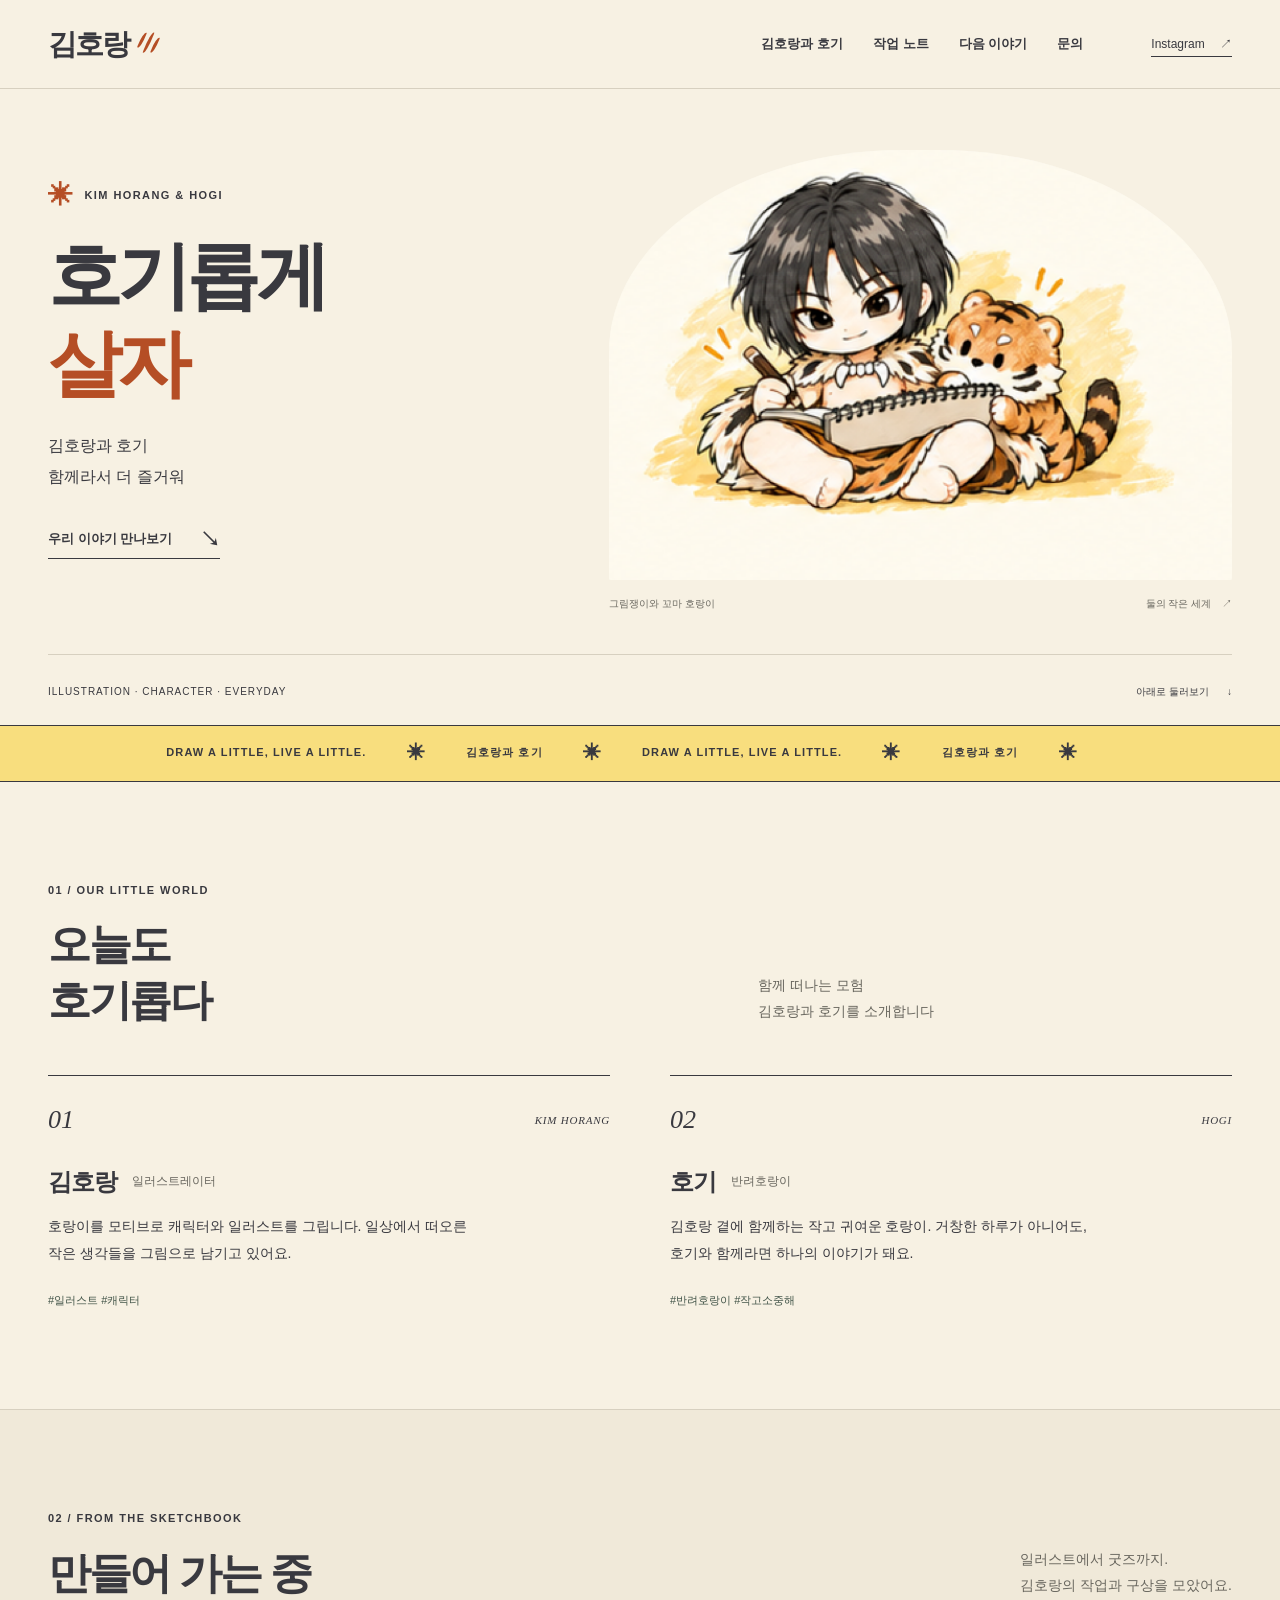
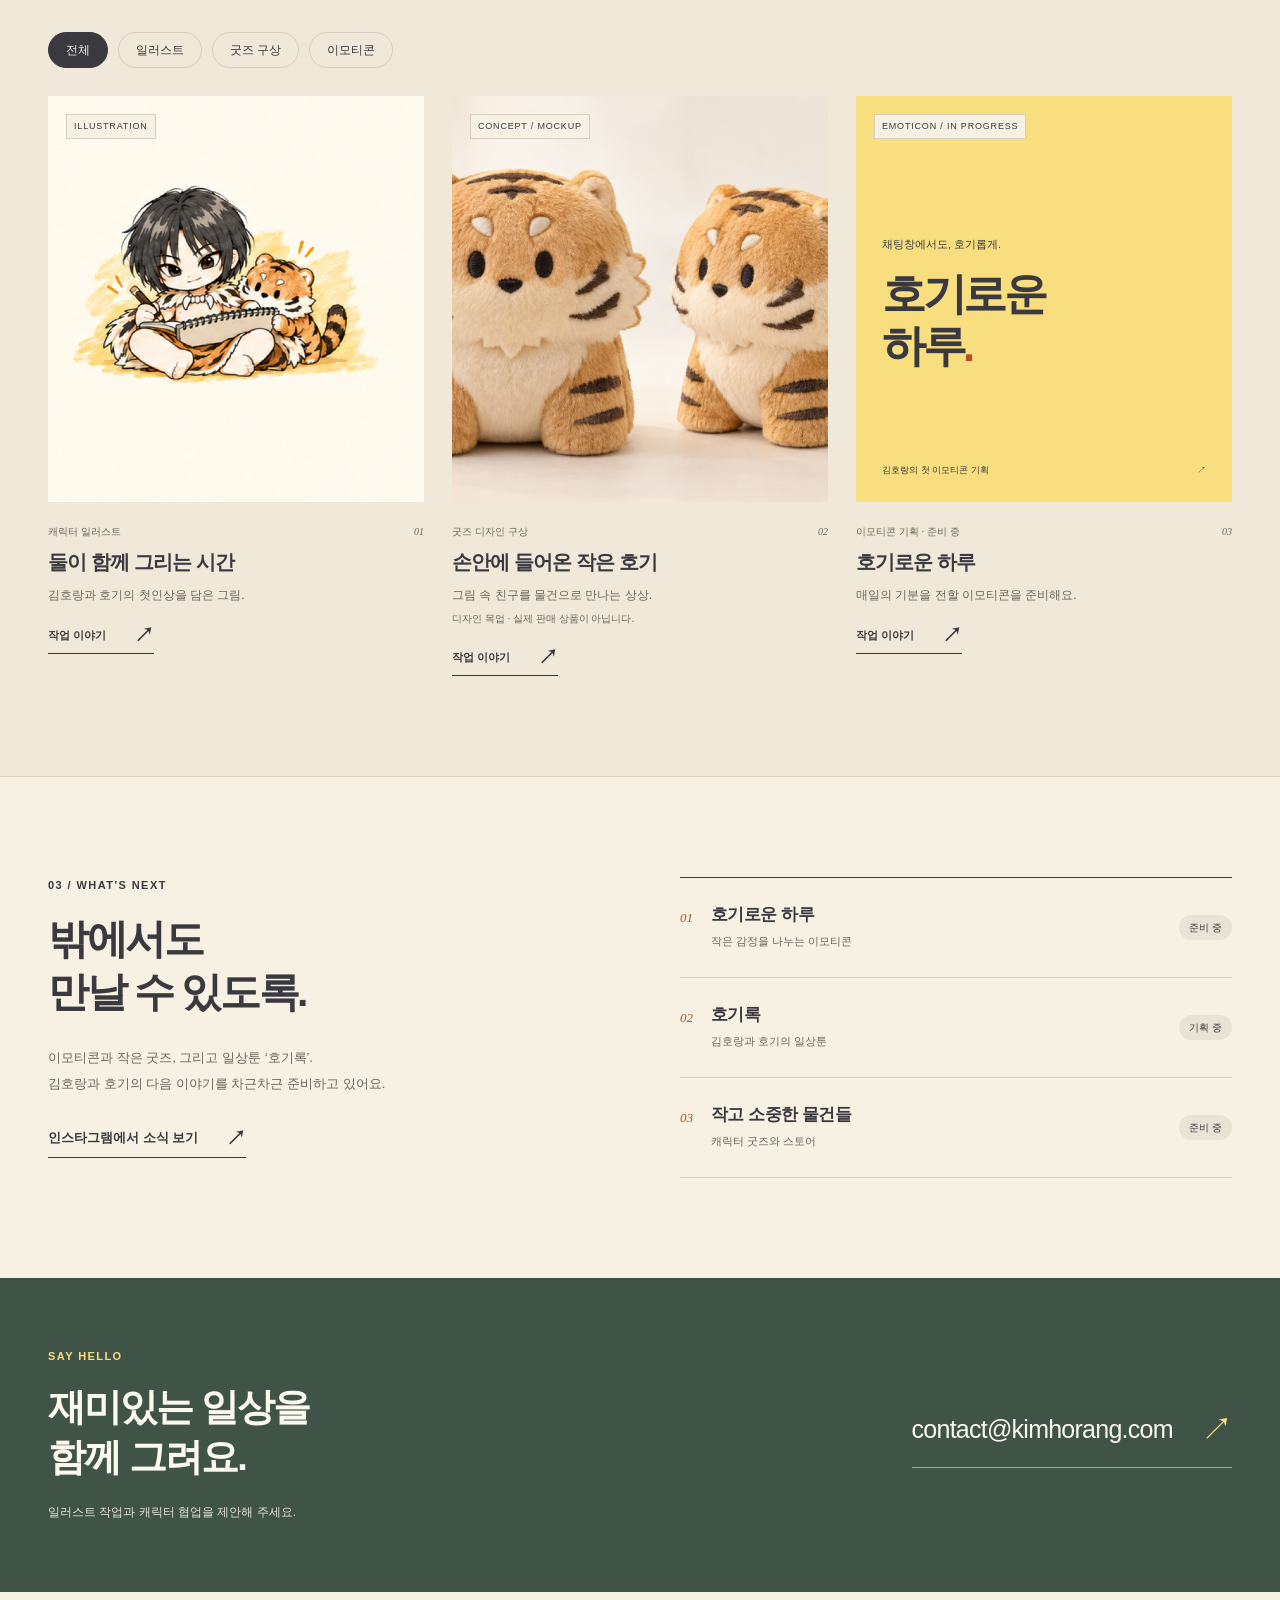
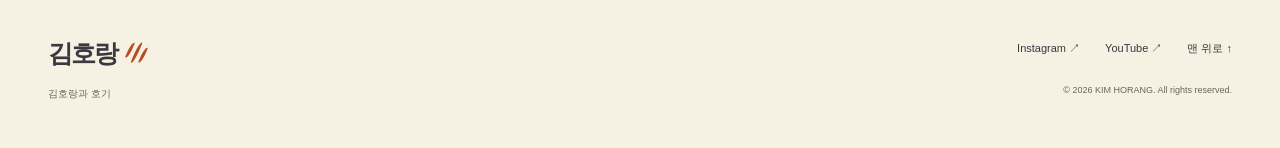
==== commit aead443e: "update" ====
--- a/index.html
+++ b/index.html
@@ -36,7 +36,6 @@
         <a class="text-link" href="#about">우리 이야기 만나보기 <span aria-hidden="true">↘</span></a>
       </div>
       <div class="hero-visual">
-        <span class="hand-note" aria-hidden="true">오늘도 호기로워</span>
         <div class="duo-art hero-art"><img src="assets/kimhorang-hogi.png" alt="그림을 그리는 김호랑과 옆에 앉은 호기" width="2560" height="1440" fetchpriority="high"></div>
         <div class="art-caption"><span>그림쟁이와 꼬마 호랑이</span><span>둘의 작은 세계 <span aria-hidden="true">↗</span></span></div>
       </div>
@@ -48,8 +47,8 @@
     <section class="section container" id="about" aria-labelledby="about-title">
       <div class="section-heading"><p class="eyebrow">01 / OUR LITTLE WORLD</p><h2 id="about-title">오늘도<br>호기롭다</h2><p class="section-intro">함께 떠나는 모험<br>김호랑과 호기를 소개합니다</p></div>
       <div class="character-grid">
-        <article class="character"><div class="character-index">01<span>KIM HORANG</span></div><h3>김호랑<span class="character-note">그림 그리는 사람</span></h3><p>호랑이를 모티브로 캐릭터와 일러스트를 그립니다. 일상에서 떠오른 작은 생각들을 그림으로 남기고 있어요.</p><span class="small-label">#일러스트 #캐릭터</span></article>
-        <article class="character"><div class="character-index">02<span>HOGI</span></div><h3>호기<span class="character-note">아주 작은 반려호랑이</span></h3><p>김호랑 곁에 함께하는 작고 귀여운 호랑이. 거창한 하루가 아니어도, 호기와 함께라면 하나의 이야기가 돼요.</p><span class="small-label">#반려호랑이 #작고소중해</span></article>
+        <article class="character"><div class="character-index">01<span>KIM HORANG</span></div><h3>김호랑<span class="character-note">일러스트레이터</span></h3><p>호랑이를 모티브로 캐릭터와 일러스트를 그립니다. 일상에서 떠오른 작은 생각들을 그림으로 남기고 있어요.</p><span class="small-label">#일러스트 #캐릭터</span></article>
+        <article class="character"><div class="character-index">02<span>HOGI</span></div><h3>호기<span class="character-note">반려호랑이</span></h3><p>김호랑 곁에 함께하는 작고 귀여운 호랑이. 거창한 하루가 아니어도, 호기와 함께라면 하나의 이야기가 돼요.</p><span class="small-label">#반려호랑이 #작고소중해</span></article>
       </div>
     </section>
 
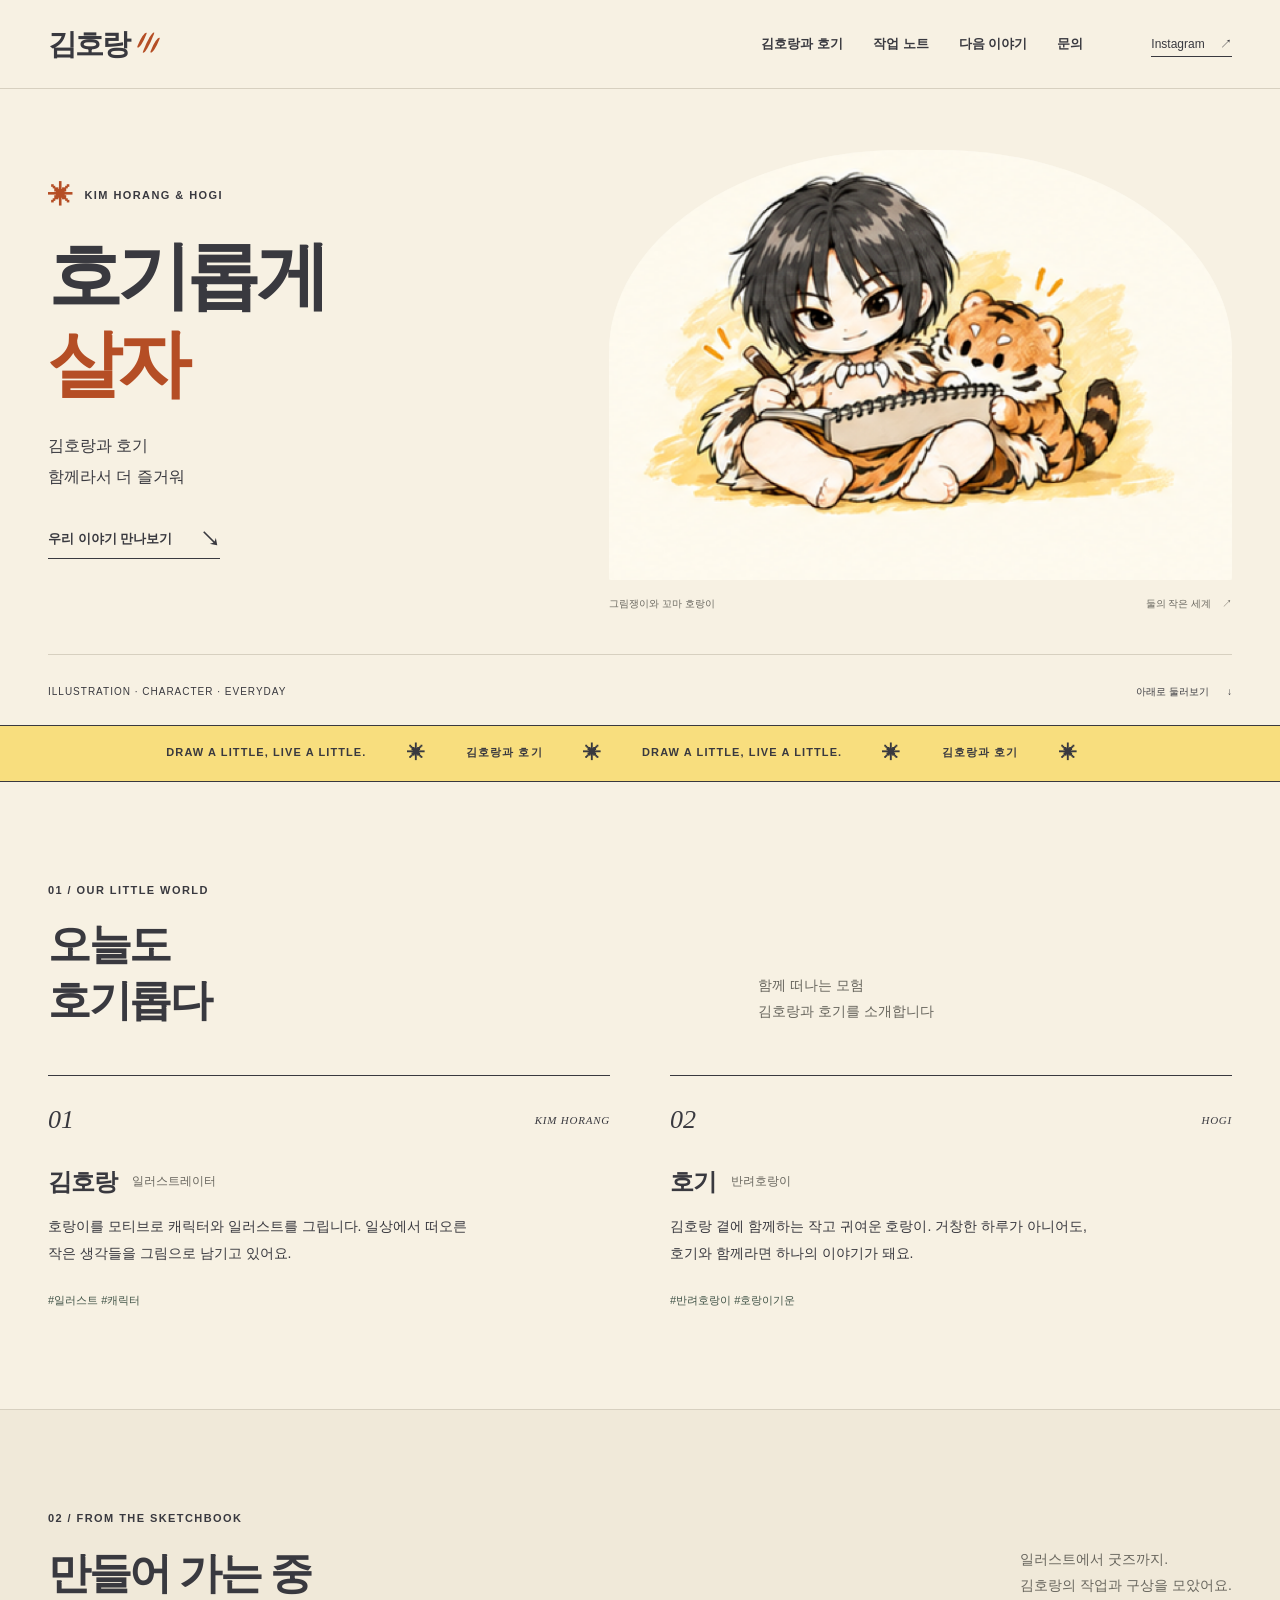
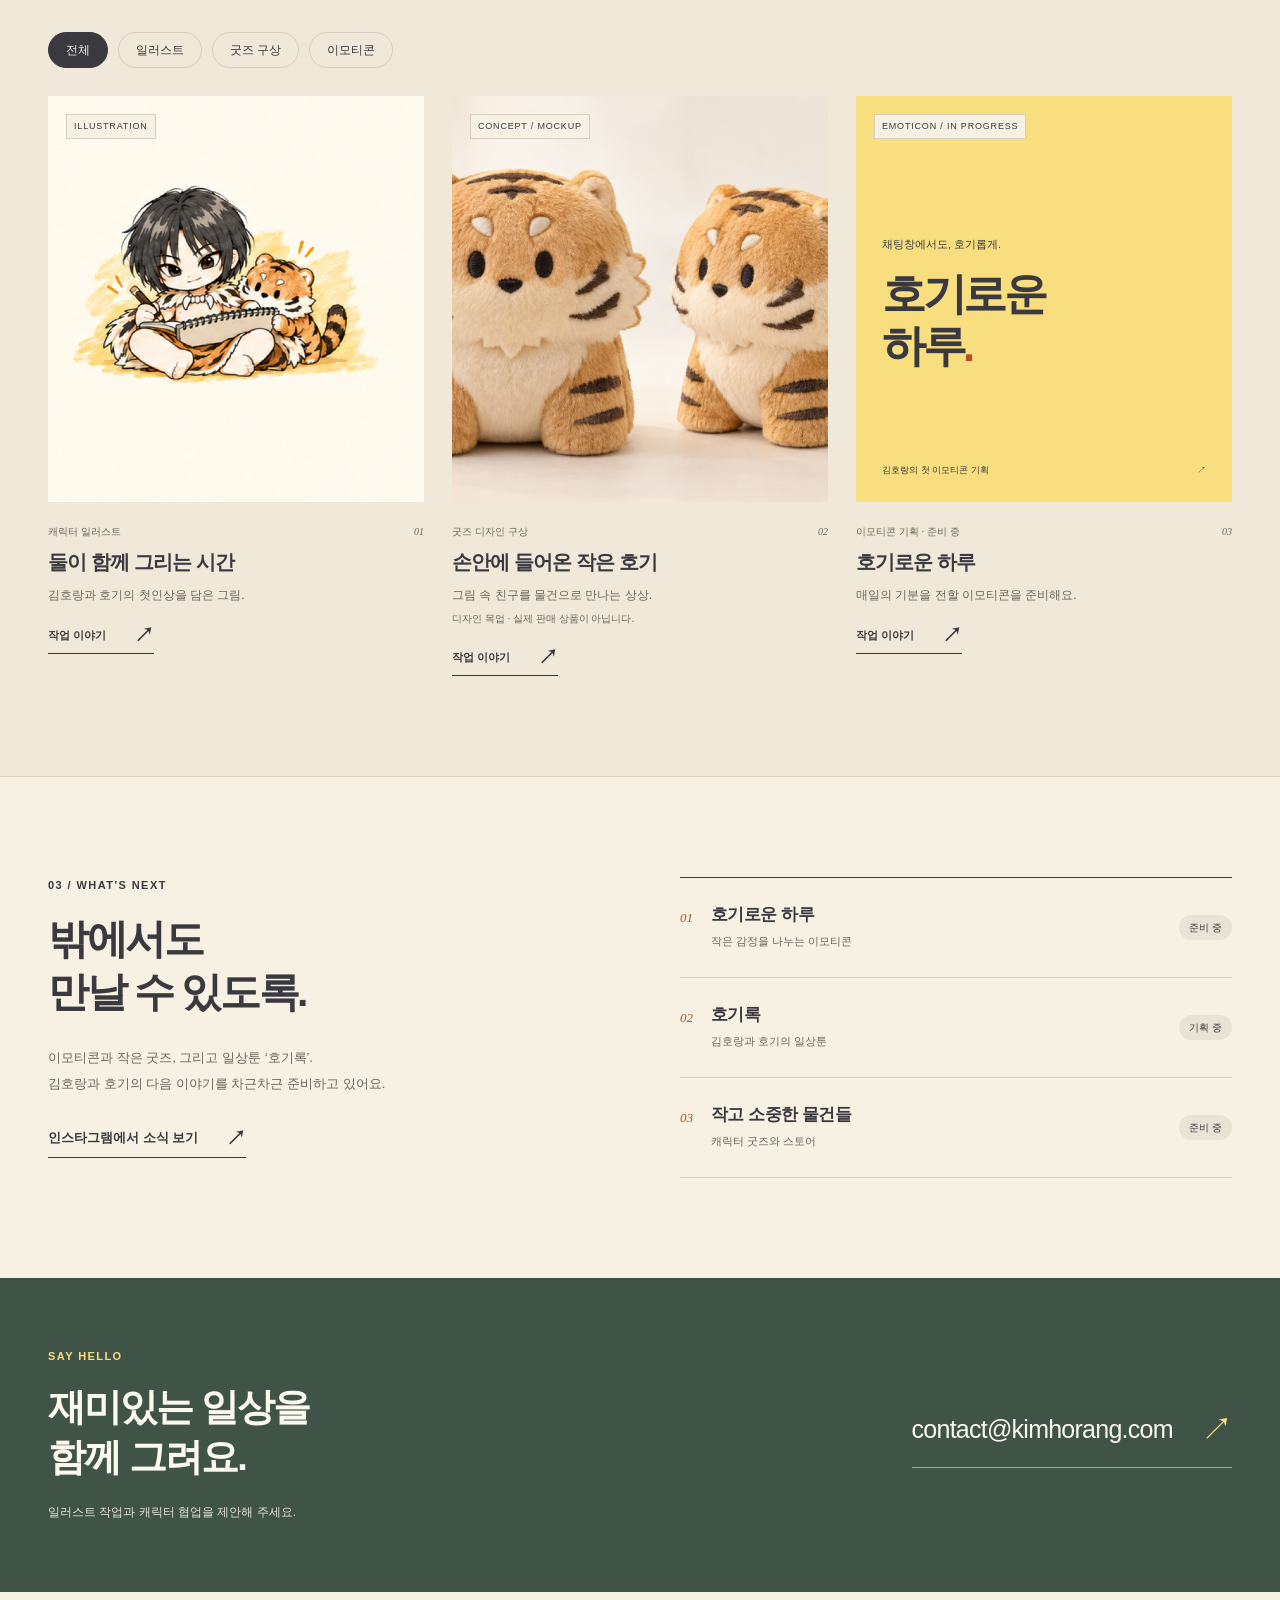
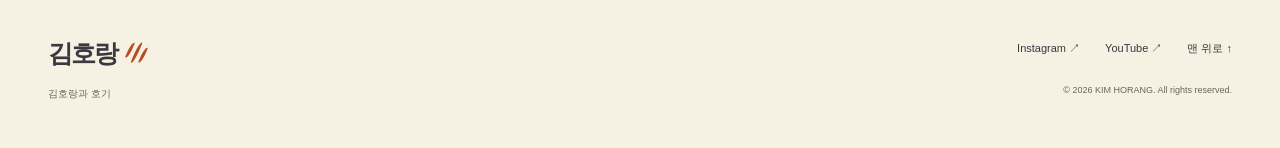
==== commit d0076e11: "update" ====
--- a/index.html
+++ b/index.html
@@ -48,7 +48,7 @@
       <div class="section-heading"><p class="eyebrow">01 / OUR LITTLE WORLD</p><h2 id="about-title">오늘도<br>호기롭다</h2><p class="section-intro">함께 떠나는 모험<br>김호랑과 호기를 소개합니다</p></div>
       <div class="character-grid">
         <article class="character"><div class="character-index">01<span>KIM HORANG</span></div><h3>김호랑<span class="character-note">일러스트레이터</span></h3><p>호랑이를 모티브로 캐릭터와 일러스트를 그립니다. 일상에서 떠오른 작은 생각들을 그림으로 남기고 있어요.</p><span class="small-label">#일러스트 #캐릭터</span></article>
-        <article class="character"><div class="character-index">02<span>HOGI</span></div><h3>호기<span class="character-note">반려호랑이</span></h3><p>김호랑 곁에 함께하는 작고 귀여운 호랑이. 거창한 하루가 아니어도, 호기와 함께라면 하나의 이야기가 돼요.</p><span class="small-label">#반려호랑이 #작고소중해</span></article>
+        <article class="character"><div class="character-index">02<span>HOGI</span></div><h3>호기<span class="character-note">반려호랑이</span></h3><p>김호랑 곁에 함께하는 작고 귀여운 호랑이. 거창한 하루가 아니어도, 호기와 함께라면 하나의 이야기가 돼요.</p><span class="small-label">#반려호랑이 #호랑이기운</span></article>
       </div>
     </section>
 
